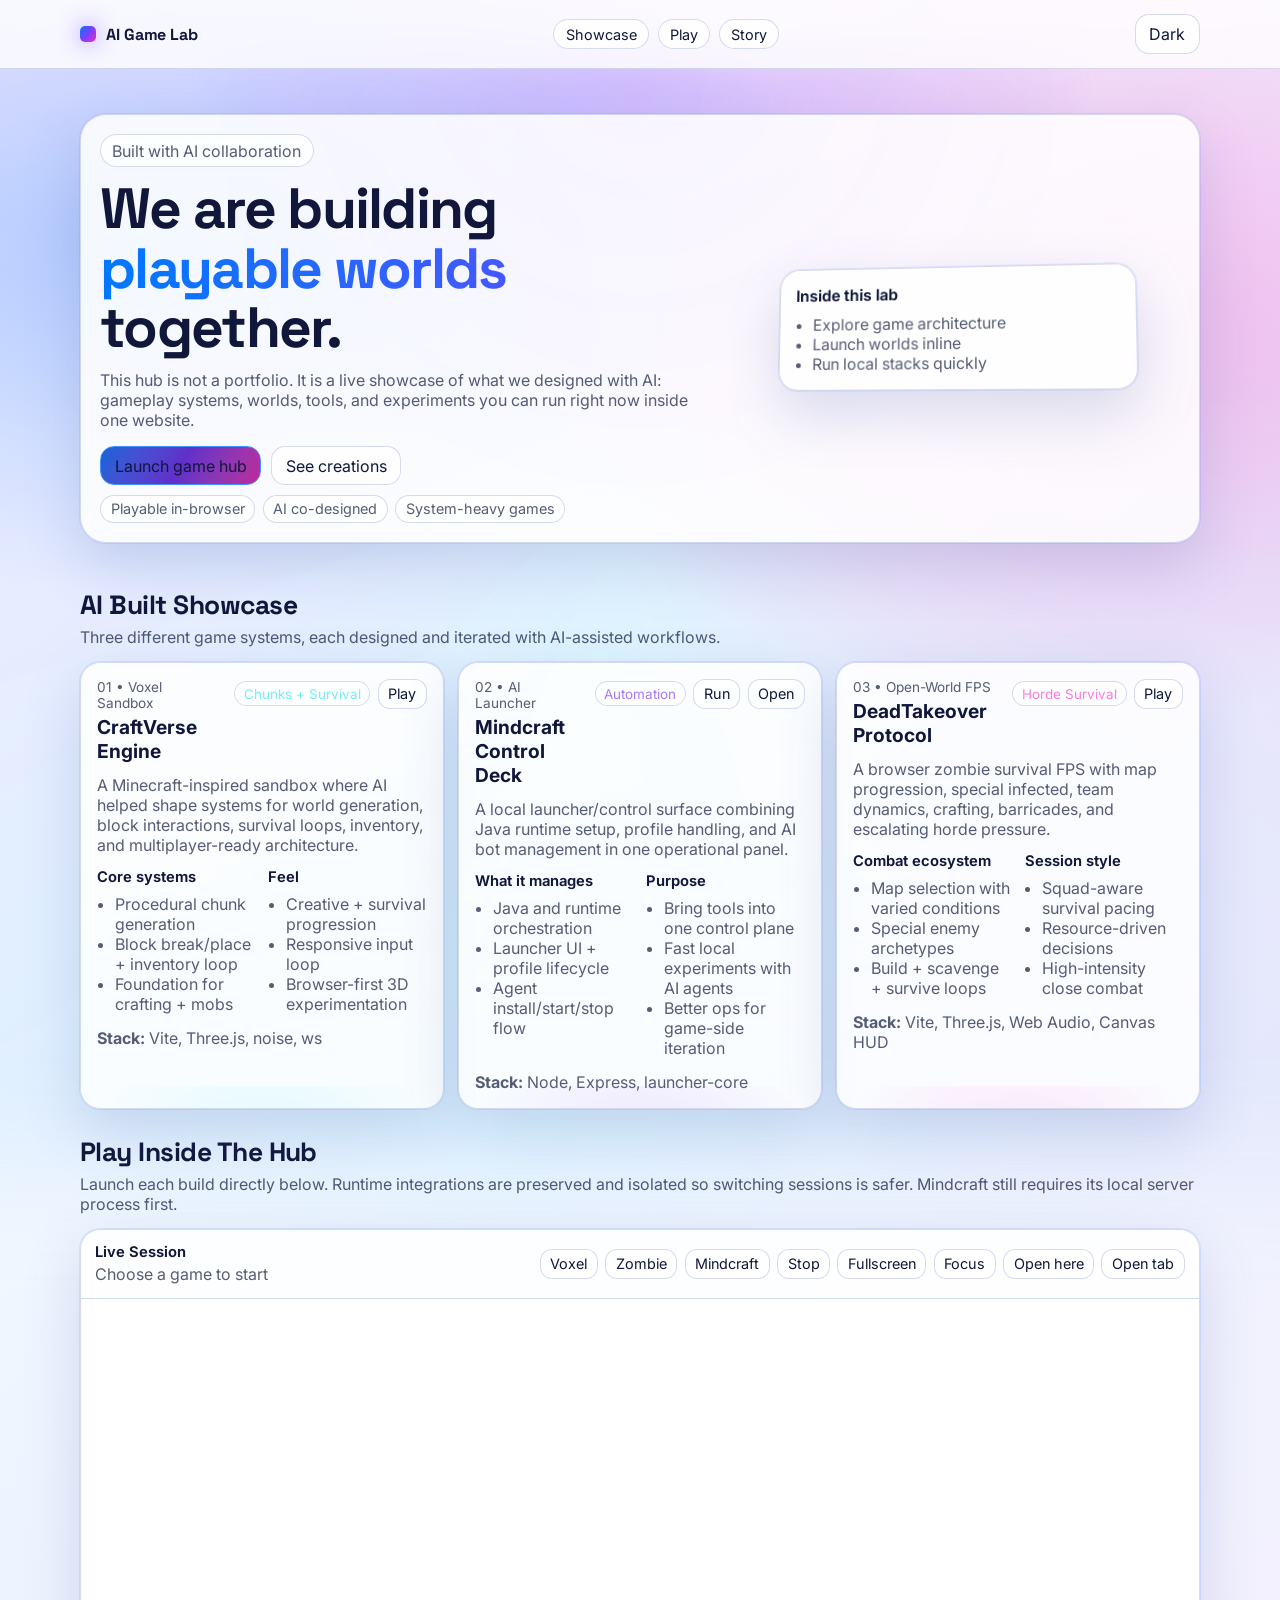
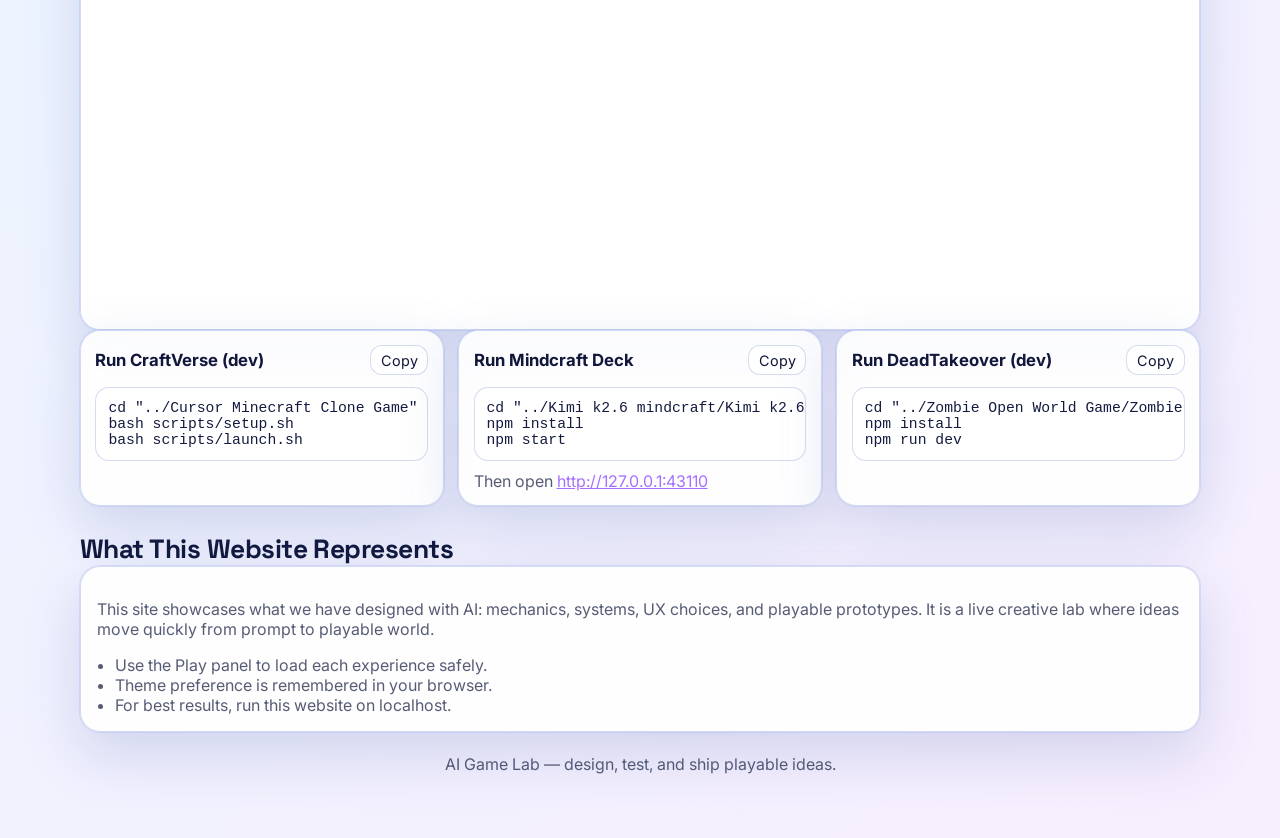
==== index.html @ 0b818d29 "Launch AI Game Lab website with embedded voxel and zombie games. Refresh the UI and player flow for " ====
<!doctype html>
<html lang="en">
<head>
  <meta charset="UTF-8" />
  <meta name="viewport" content="width=device-width, initial-scale=1.0" />
  <meta name="description" content="AI Game Lab: a colorful interactive hub for your playable game experiments." />
  <meta name="theme-color" content="#0a1022" />
  <title>AI Game Lab</title>

  <link rel="preconnect" href="https://fonts.googleapis.com" />
  <link rel="preconnect" href="https://fonts.gstatic.com" crossorigin />
  <link href="https://fonts.googleapis.com/css2?family=Inter:wght@400;500;650;800&family=Space+Grotesk:wght@500;700&display=swap" rel="stylesheet" />

  <link rel="stylesheet" href="./styles.css" />
</head>
<body>
  <a class="skip" href="#main">Skip to content</a>

  <header class="topbar" role="banner">
    <div class="topbar-inner">
      <a class="brand" href="#top" aria-label="AI Game Lab Home">
        <span class="brand-mark" aria-hidden="true"></span>
        <span class="brand-name">AI Game Lab</span>
      </a>

      <nav class="nav" aria-label="Site">
        <a href="#showcase">Showcase</a>
        <a href="#play">Play</a>
        <a href="#story">Story</a>
      </nav>

      <button id="themeBtn" class="btn ghost" type="button" aria-label="Toggle theme">Theme</button>
    </div>
  </header>

  <main id="main">
    <section id="top" class="hero glow-shell">
      <div class="hero-grid reveal">
        <div class="hero-copy reveal">
          <p class="pill">Built with AI collaboration</p>
          <h1>We are building
            <span class="grad">playable worlds</span>
            together.
          </h1>
          <p class="lead">
            This hub is not a portfolio. It is a live showcase of what we designed with AI: gameplay systems, worlds,
            tools, and experiments you can run right now inside one website.
          </p>
          <div class="hero-actions">
            <a class="btn primary" href="#play">Launch game hub</a>
            <a class="btn ghost" href="#showcase">See creations</a>
          </div>
          <div class="chips" aria-label="Project categories">
            <span class="chip">Playable in-browser</span>
            <span class="chip">AI co-designed</span>
            <span class="chip">System-heavy games</span>
          </div>
        </div>
        <div class="hero-art reveal" aria-hidden="true">
          <div class="card-float neon-a">
            <div class="card-float-inner">
              <p class="mini">Inside this lab</p>
              <ul>
                <li>Explore game architecture</li>
                <li>Launch worlds inline</li>
                <li>Run local stacks quickly</li>
              </ul>
            </div>
          </div>
        </div>
      </div>
    </section>

    <section id="showcase" class="section">
      <h2 class="section-title">AI Built Showcase</h2>
      <p class="section-sub">Three different game systems, each designed and iterated with AI-assisted workflows.</p>

      <div class="grid">
        <article class="game reveal neon-a" data-title="Cursor Minecraft Clone Game">
          <header class="game-head">
            <div>
              <p class="kicker">01 • Voxel Sandbox</p>
              <h3>CraftVerse Engine</h3>
            </div>
            <div class="game-actions">
              <span class="badge">Chunks + Survival</span>
              <button class="btn ghost small" type="button" data-play="voxel" data-scroll="#run">Play</button>
            </div>
          </header>

          <p class="desc">
            A Minecraft-inspired sandbox where AI helped shape systems for world generation, block interactions,
            survival loops, inventory, and multiplayer-ready architecture.
          </p>

          <div class="cols">
            <div>
              <p class="label">Core systems</p>
              <ul class="bullets">
                <li>Procedural chunk generation</li>
                <li>Block break/place + inventory loop</li>
                <li>Foundation for crafting + mobs</li>
              </ul>
            </div>
            <div>
              <p class="label">Feel</p>
              <ul class="bullets">
                <li>Creative + survival progression</li>
                <li>Responsive input loop</li>
                <li>Browser-first 3D experimentation</li>
              </ul>
            </div>
          </div>

          <p class="meta"><strong>Stack:</strong> Vite, Three.js, noise, ws</p>
        </article>

        <article class="game reveal neon-b" data-title="Kimi k2.6 Mindcraft">
          <header class="game-head">
            <div>
              <p class="kicker">02 • AI Launcher</p>
              <h3>Mindcraft Control Deck</h3>
            </div>
            <div class="game-actions">
              <span class="badge">Automation</span>
              <button class="btn ghost small" type="button" data-play="mindcraft" data-scroll="#run">Run</button>
              <a class="btn ghost small" href="http://127.0.0.1:43110" target="_blank" rel="noreferrer">Open</a>
            </div>
          </header>

          <p class="desc">
            A local launcher/control surface combining Java runtime setup, profile handling, and AI bot management in one
            operational panel.
          </p>

          <div class="cols">
            <div>
              <p class="label">What it manages</p>
              <ul class="bullets">
                <li>Java and runtime orchestration</li>
                <li>Launcher UI + profile lifecycle</li>
                <li>Agent install/start/stop flow</li>
              </ul>
            </div>
            <div>
              <p class="label">Purpose</p>
              <ul class="bullets">
                <li>Bring tools into one control plane</li>
                <li>Fast local experiments with AI agents</li>
                <li>Better ops for game-side iteration</li>
              </ul>
            </div>
          </div>

          <p class="meta"><strong>Stack:</strong> Node, Express, launcher-core</p>
        </article>

        <article class="game reveal neon-c" data-title="Zombie Open World Game DeadTakeover">
          <header class="game-head">
            <div>
              <p class="kicker">03 • Open-World FPS</p>
              <h3>DeadTakeover Protocol</h3>
            </div>
            <div class="game-actions">
              <span class="badge">Horde Survival</span>
              <button class="btn ghost small" type="button" data-play="zombie" data-scroll="#run">Play</button>
            </div>
          </header>

          <p class="desc">
            A browser zombie survival FPS with map progression, special infected, team dynamics, crafting,
            barricades, and escalating horde pressure.
          </p>

          <div class="cols">
            <div>
              <p class="label">Combat ecosystem</p>
              <ul class="bullets">
                <li>Map selection with varied conditions</li>
                <li>Special enemy archetypes</li>
                <li>Build + scavenge + survive loops</li>
              </ul>
            </div>
            <div>
              <p class="label">Session style</p>
              <ul class="bullets">
                <li>Squad-aware survival pacing</li>
                <li>Resource-driven decisions</li>
                <li>High-intensity close combat</li>
              </ul>
            </div>
          </div>

          <p class="meta"><strong>Stack:</strong> Vite, Three.js, Web Audio, Canvas HUD</p>
        </article>
      </div>
    </section>

    <section id="play" class="section">
      <h2 id="run" class="section-title">Play Inside The Hub</h2>
      <p class="section-sub">
        Launch each build directly below. Runtime integrations are preserved and isolated so switching sessions is safer.
        Mindcraft still requires its local server process first.
      </p>

      <div class="player reveal" aria-label="Embedded game player">
        <div class="player-bar">
          <div class="player-status">
            <p class="label">Live Session</p>
            <p id="playerTitle" class="player-title">Choose a game to start</p>
          </div>

          <div class="player-actions">
            <button class="btn ghost small" type="button" data-play="voxel">Voxel</button>
            <button class="btn ghost small" type="button" data-play="zombie">Zombie</button>
            <button class="btn ghost small" type="button" data-play="mindcraft">Mindcraft</button>
            <button id="stopBtn" class="btn ghost small" type="button" disabled>Stop</button>
            <button id="fullBtn" class="btn ghost small" type="button" disabled>Fullscreen</button>
            <button id="focusBtn" class="btn ghost small" type="button" disabled>Focus</button>
            <button id="openHere" class="btn ghost small" type="button" disabled>Open here</button>
            <a id="openTab" class="btn ghost small" href="#" target="_blank" rel="noreferrer" aria-disabled="true">Open tab</a>
          </div>
        </div>

        <div class="player-frame">
          <iframe
            id="playerFrame"
            title="Embedded game"
            loading="eager"
            tabindex="0"
            autofocus
            allowfullscreen
            allow="autoplay; fullscreen; gamepad; pointer-lock"
            referrerpolicy="no-referrer"
          ></iframe>
        </div>
        <p id="playerHint" class="player-hint" hidden>
          Tip: click inside the game to capture mouse/keyboard. Press Esc to release.
        </p>
      </div>

      <div class="run-grid">
        <article class="run-card reveal neon-a">
          <header class="run-head">
            <h3>Run CraftVerse (dev)</h3>
            <button class="btn ghost small" type="button" data-copy="#cmd-voxel">Copy</button>
          </header>
          <pre id="cmd-voxel"><code>cd "../Cursor Minecraft Clone Game"
bash scripts/setup.sh
bash scripts/launch.sh</code></pre>
        </article>

        <article class="run-card reveal neon-b">
          <header class="run-head">
            <h3>Run Mindcraft Deck</h3>
            <button class="btn ghost small" type="button" data-copy="#cmd-mindcraft">Copy</button>
          </header>
          <pre id="cmd-mindcraft"><code>cd "../Kimi k2.6 mindcraft/Kimi k2.6 mindcraft"
npm install
npm start</code></pre>
          <p class="hint">Then open <a href="http://127.0.0.1:43110" target="_blank" rel="noreferrer">http://127.0.0.1:43110</a></p>
        </article>

        <article class="run-card reveal neon-c">
          <header class="run-head">
            <h3>Run DeadTakeover (dev)</h3>
            <button class="btn ghost small" type="button" data-copy="#cmd-zombie">Copy</button>
          </header>
          <pre id="cmd-zombie"><code>cd "../Zombie Open World Game/Zombie Open World Game"
npm install
npm run dev</code></pre>
        </article>
      </div>
    </section>

    <section id="story" class="section">
      <h2 class="section-title">What This Website Represents</h2>
      <div class="about reveal">
        <p>
          This site showcases what we have designed with AI: mechanics, systems, UX choices, and playable prototypes.
          It is a live creative lab where ideas move quickly from prompt to playable world.
        </p>
        <ul class="bullets">
          <li>Use the Play panel to load each experience safely.</li>
          <li>Theme preference is remembered in your browser.</li>
          <li>For best results, run this website on localhost.</li>
        </ul>
      </div>
    </section>

    <footer class="footer">
      <p>AI Game Lab — design, test, and ship playable ideas.</p>
    </footer>
  </main>

  <div id="toast" class="toast" role="status" aria-live="polite" aria-atomic="true"></div>

  <script src="./script.js"></script>
</body>
</html>
---- styles.css ----
:root {
  color-scheme: dark;
  --bg0: #090d2a;
  --bg1: #120b2f;
  --bg2: #101c45;
  --panel: rgba(17, 24, 58, 0.72);
  --panel-2: rgba(23, 31, 73, 0.82);
  --text: #eff3ff;
  --muted: rgba(239, 243, 255, 0.74);
  --border: rgba(146, 180, 255, 0.28);
  --accent: #4de7ff;
  --accent2: #9d5bff;
  --accent3: #ff5ed9;
  --success: #63ff94;
  --shadow: 0 0 0 1px rgba(130, 170, 255, 0.2), 0 30px 80px rgba(5, 12, 36, 0.62);
  --r: 20px;
}

body.light {
  color-scheme: light;
  --bg0: #edf4ff;
  --bg1: #ffffff;
  --bg2: #f7eefe;
  --panel: rgba(255, 255, 255, 0.86);
  --panel-2: rgba(255, 255, 255, 0.94);
  --text: #10173b;
  --muted: rgba(16, 23, 59, 0.7);
  --border: rgba(67, 93, 185, 0.22);
  --accent: #0079ff;
  --accent2: #7b3eff;
  --accent3: #e932bc;
  --success: #10994b;
  --shadow: 0 0 0 1px rgba(67, 118, 255, 0.13), 0 22px 58px rgba(72, 95, 165, 0.2);
}

*,
*::before,
*::after {
  box-sizing: border-box;
}

html,
body {
  margin: 0;
  min-height: 100%;
}

body {
  font-family: Inter, system-ui, -apple-system, Segoe UI, Roboto, sans-serif;
  color: var(--text);
  background:
    radial-gradient(1200px 600px at 12% 10%, color-mix(in oklab, var(--accent), transparent 72%), transparent 58%),
    radial-gradient(1000px 620px at 88% 14%, color-mix(in oklab, var(--accent3), transparent 76%), transparent 60%),
    linear-gradient(140deg, var(--bg1), var(--bg0) 46%, var(--bg2));
  overflow-x: hidden;
}

body::before {
  content: "";
  position: fixed;
  inset: -30vh;
  z-index: -1;
  background:
    conic-gradient(from 190deg, rgba(70, 231, 255, 0.12), rgba(157, 91, 255, 0.14), rgba(255, 94, 217, 0.12), rgba(70, 231, 255, 0.12));
  filter: blur(56px);
  animation: drift 16s ease-in-out infinite alternate;
}

a, button, input { font: inherit; }

:focus-visible {
  outline: 2px solid color-mix(in oklab, var(--accent), white 12%);
  outline-offset: 2px;
}

.skip {
  position: fixed;
  left: 1rem;
  top: -4rem;
  z-index: 100;
  background: var(--panel);
  color: var(--text);
  border: 1px solid var(--border);
  border-radius: 12px;
  padding: 0.55rem 0.7rem;
  text-decoration: none;
}

.skip:focus { top: 1rem; }

.topbar {
  position: sticky;
  top: 0;
  z-index: 30;
  border-bottom: 1px solid var(--border);
  background: color-mix(in oklab, var(--panel-2), transparent 16%);
  backdrop-filter: blur(12px);
}

.topbar-inner {
  width: min(1120px, 92vw);
  margin: 0 auto;
  display: flex;
  align-items: center;
  justify-content: space-between;
  gap: 1rem;
  padding: 0.9rem 0;
}

.brand {
  display: inline-flex;
  align-items: center;
  gap: 0.65rem;
  text-decoration: none;
  color: var(--text);
}

.brand-mark {
  width: 16px;
  height: 16px;
  border-radius: 5px;
  background: linear-gradient(130deg, var(--accent), var(--accent2), var(--accent3));
  box-shadow: 0 0 22px color-mix(in oklab, var(--accent2), transparent 36%);
}

.brand-name {
  font-family: "Space Grotesk", Inter, sans-serif;
  font-weight: 700;
  letter-spacing: -0.01em;
}

.nav {
  display: flex;
  gap: 0.55rem;
  flex-wrap: wrap;
  justify-content: center;
}

.nav a {
  text-decoration: none;
  color: var(--text);
  border: 1px solid var(--border);
  background: color-mix(in oklab, var(--panel), transparent 6%);
  border-radius: 999px;
  padding: 0.35rem 0.7rem;
  font-size: 0.9rem;
}

.nav a:hover {
  border-color: color-mix(in oklab, var(--accent), white 16%);
}

main {
  width: min(1120px, 92vw);
  margin: 0 auto;
  padding: 1.6rem 0 3rem;
}

.hero {
  padding: 1.2rem 0 1.2rem;
}

.hero-grid {
  display: grid;
  grid-template-columns: 1.15fr 0.85fr;
  gap: 1.2rem;
  align-items: center;
  padding: 1.2rem;
  border-radius: calc(var(--r) + 6px);
  border: 1px solid var(--border);
  background: linear-gradient(135deg, color-mix(in oklab, var(--panel), transparent 0%), color-mix(in oklab, var(--panel-2), transparent 8%));
  box-shadow: var(--shadow);
}

.pill {
  display: inline-flex;
  border: 1px solid var(--border);
  border-radius: 999px;
  padding: 0.33rem 0.7rem;
  background: color-mix(in oklab, var(--panel), transparent 10%);
  color: var(--muted);
  margin: 0;
}

h1 {
  font-family: "Space Grotesk", Inter, sans-serif;
  font-weight: 700;
  letter-spacing: -0.03em;
  line-height: 1.05;
  font-size: clamp(2rem, 5vw, 3.55rem);
  margin: 0.75rem 0 0.75rem;
}

.grad {
  background: linear-gradient(90deg, var(--accent), var(--accent2));
  -webkit-background-clip: text;
  background-clip: text;
  color: transparent;
  background-size: 180% 100%;
  animation: shimmer 6s ease-in-out infinite;
}

.lead {
  margin: 0;
  color: var(--muted);
  max-width: 72ch;
}

.hero-actions {
  display: flex;
  gap: 0.6rem;
  flex-wrap: wrap;
  margin: 1rem 0 0.6rem;
}

.btn {
  border: 1px solid var(--border);
  background: color-mix(in oklab, var(--panel), transparent 8%);
  color: var(--text);
  border-radius: 14px;
  padding: 0.55rem 0.85rem;
  cursor: pointer;
  text-decoration: none;
  display: inline-flex;
  align-items: center;
  gap: 0.45rem;
  transition: transform 0.16s ease, border-color 0.16s ease;
}

.btn:hover {
  transform: translateY(-1px);
  border-color: color-mix(in oklab, var(--accent), white 16%);
}

.btn.primary {
  background: linear-gradient(120deg, color-mix(in oklab, var(--accent), black 12%), color-mix(in oklab, var(--accent2), black 16%), color-mix(in oklab, var(--accent3), black 14%));
  border-color: color-mix(in oklab, var(--accent), white 16%);
}

.btn.ghost { background: color-mix(in oklab, var(--panel), transparent 10%); }
.btn.small { padding: 0.35rem 0.6rem; border-radius: 12px; font-size: 0.9rem; }

.chips {
  display: flex;
  gap: 0.45rem;
  flex-wrap: wrap;
  margin-top: 0.55rem;
}

.chip {
  border: 1px solid var(--border);
  border-radius: 999px;
  padding: 0.28rem 0.6rem;
  font-size: 0.9rem;
  color: var(--muted);
  background: color-mix(in oklab, var(--panel), transparent 12%);
}

.hero-art {
  display: grid;
  place-items: center;
}

.card-float {
  width: min(360px, 100%);
  border-radius: var(--r);
  background: linear-gradient(165deg, color-mix(in oklab, var(--panel), transparent 4%), color-mix(in oklab, var(--panel-2), transparent 15%));
  border: 1px solid var(--border);
  box-shadow: var(--shadow);
  transform: perspective(900px) rotateX(6deg) rotateY(-7deg);
  animation: float 3.8s ease-in-out infinite;
}

.card-float-inner {
  padding: 1rem;
  color: var(--muted);
}

.card-float .mini {
  margin: 0;
  color: var(--text);
  font-weight: 650;
}

.card-float ul {
  margin: 0.65rem 0 0;
  padding-left: 1.1rem;
}

.section {
  margin-top: 1.6rem;
}

.section-title {
  margin: 0;
  font-family: "Space Grotesk", Inter, sans-serif;
  font-weight: 700;
  letter-spacing: -0.02em;
  font-size: 1.65rem;
}

.section-sub {
  margin: 0.35rem 0 0.9rem;
  color: var(--muted);
}

.grid {
  display: grid;
  grid-template-columns: repeat(3, minmax(0, 1fr));
  gap: 0.9rem;
}

.game {
  border-radius: var(--r);
  background: linear-gradient(165deg, color-mix(in oklab, var(--panel), transparent 0%), color-mix(in oklab, var(--panel-2), transparent 12%));
  border: 1px solid var(--border);
  box-shadow: var(--shadow);
  padding: 1rem;
  position: relative;
  overflow: hidden;
}

.game::after {
  content: "";
  position: absolute;
  inset: auto -20% -55% -20%;
  height: 60%;
  background: radial-gradient(circle at center, color-mix(in oklab, var(--accent), transparent 78%), transparent 70%);
  pointer-events: none;
}

.game-head {
  display: flex;
  align-items: flex-start;
  justify-content: space-between;
  gap: 0.8rem;
}

.kicker {
  margin: 0;
  color: var(--muted);
  font-size: 0.85rem;
}

.game h3 {
  margin: 0.25rem 0 0;
  font-size: 1.2rem;
}

.badge {
  border: 1px solid var(--border);
  border-radius: 999px;
  padding: 0.22rem 0.55rem;
  background: color-mix(in oklab, var(--panel), transparent 12%);
  color: color-mix(in oklab, var(--accent), white 14%);
  font-size: 0.84rem;
  white-space: nowrap;
}

.desc {
  color: var(--muted);
  margin: 0.75rem 0 0.85rem;
}

.cols {
  display: grid;
  grid-template-columns: 1fr 1fr;
  gap: 0.8rem;
}

.label {
  margin: 0;
  color: var(--text);
  font-weight: 650;
  font-size: 0.92rem;
}

.bullets {
  margin: 0.5rem 0 0;
  padding-left: 1.1rem;
  color: var(--muted);
}

.meta {
  margin: 0.85rem 0 0;
  color: var(--muted);
}

.run-grid {
  display: grid;
  grid-template-columns: repeat(3, minmax(0, 1fr));
  gap: 0.9rem;
}

.run-card {
  border-radius: var(--r);
  background: color-mix(in oklab, var(--panel-2), transparent 6%);
  border: 1px solid var(--border);
  box-shadow: var(--shadow);
  padding: 0.9rem;
}

.run-head {
  display: flex;
  align-items: center;
  justify-content: space-between;
  gap: 0.6rem;
}

.run-card h3 {
  margin: 0;
  font-size: 1.05rem;
}

pre {
  margin: 0.75rem 0 0;
  padding: 0.75rem;
  border-radius: 14px;
  border: 1px solid var(--border);
  background: color-mix(in oklab, var(--panel), transparent 14%);
  overflow: auto;
}

code {
  font-family: ui-monospace, SFMono-Regular, Menlo, Monaco, Consolas, "Liberation Mono", "Courier New", monospace;
  font-size: 0.92rem;
  color: color-mix(in oklab, var(--text), white 2%);
}

.about {
  border-radius: var(--r);
  background: color-mix(in oklab, var(--panel-2), transparent 6%);
  border: 1px solid var(--border);
  box-shadow: var(--shadow);
  padding: 1rem;
  color: var(--muted);
}

.footer {
  margin-top: 1.4rem;
  text-align: center;
  color: var(--muted);
}

.reveal {
  opacity: 1;
  transform: none;
}

body.js .reveal {
  opacity: 0;
  transform: translateY(10px);
  transition: opacity 0.6s ease, transform 0.6s ease;
}

body.js .reveal.in {
  opacity: 1;
  transform: translateY(0);
}

.toast {
  position: fixed;
  left: 50%;
  bottom: 1.1rem;
  transform: translateX(-50%);
  background: color-mix(in oklab, var(--panel), transparent 4%);
  border: 1px solid var(--border);
  border-radius: 999px;
  padding: 0.55rem 0.9rem;
  box-shadow: var(--shadow);
  color: var(--text);
  opacity: 0;
  pointer-events: none;
  transition: opacity 0.2s ease, transform 0.2s ease;
}

.toast.show {
  opacity: 1;
  transform: translateX(-50%) translateY(-3px);
}

@keyframes drift {
  from { transform: translate(-2%, -2%) scale(1); }
  to { transform: translate(2%, 2%) scale(1.05); }
}

@keyframes shimmer {
  0% { background-position: 0% 50%; }
  50% { background-position: 100% 50%; }
  100% { background-position: 0% 50%; }
}

@keyframes float {
  0%, 100% { transform: perspective(900px) rotateX(6deg) rotateY(-7deg) translateY(0); }
  50% { transform: perspective(900px) rotateX(6deg) rotateY(-7deg) translateY(-8px); }
}

@media (max-width: 980px) {
  .hero-grid { grid-template-columns: 1fr; }
  .hero-art { display: none; }
  .grid { grid-template-columns: 1fr; }
  .run-grid { grid-template-columns: 1fr; }
  .cols { grid-template-columns: 1fr; }
}

@media (prefers-reduced-motion: reduce) {
  *, *::before, *::after {
    animation: none !important;
    transition: none !important;
    scroll-behavior: auto !important;
  }
  .reveal,
  body.js .reveal {
    opacity: 1;
    transform: none;
  }
}

.game-actions {
  display: inline-flex;
  align-items: center;
  gap: 0.45rem;
}

.player {
  border-radius: var(--r);
  background: color-mix(in oklab, var(--panel-2), transparent 6%);
  border: 1px solid var(--border);
  box-shadow: var(--shadow);
  overflow: hidden;
}

.player-bar {
  display: flex;
  align-items: center;
  justify-content: space-between;
  gap: 0.8rem;
  padding: 0.85rem 0.9rem;
  border-bottom: 1px solid var(--border);
}

.player-status {
  display: grid;
  gap: 0.18rem;
}

.player-title {
  margin: 0;
  color: var(--muted);
}

.player-actions {
  display: flex;
  flex-wrap: wrap;
  gap: 0.45rem;
  justify-content: flex-end;
}

.player-frame {
  background: color-mix(in oklab, var(--panel), transparent 8%);
}

.player-frame iframe {
  display: block;
  width: 100%;
  height: min(70vh, 720px);
  border: 0;
  background: transparent;
}

.player-hint {
  margin: 0;
  padding: 0.65rem 0.9rem;
  color: var(--muted);
  border-top: 1px solid var(--border);
  font-size: 0.92rem;
}

.hint {
  margin: 0.6rem 0 0;
  color: var(--muted);
}

.hint a {
  color: color-mix(in oklab, var(--accent), white 10%);
}

.glow-shell {
  position: relative;
}

.glow-shell::before {
  content: "";
  position: absolute;
  inset: -10% 12% -18% 12%;
  background: radial-gradient(circle at top, color-mix(in oklab, var(--accent2), transparent 76%), transparent 68%);
  filter: blur(24px);
  z-index: -1;
}

.neon-a {
  --accent: #4de7ff;
}

.neon-b {
  --accent: #9d5bff;
}

.neon-c {
  --accent: #ff5ed9;
}

@media (max-width: 980px) {
  .player-frame iframe {
    height: min(62vh, 560px);
  }
  .player-actions {
    justify-content: flex-start;
  }
}
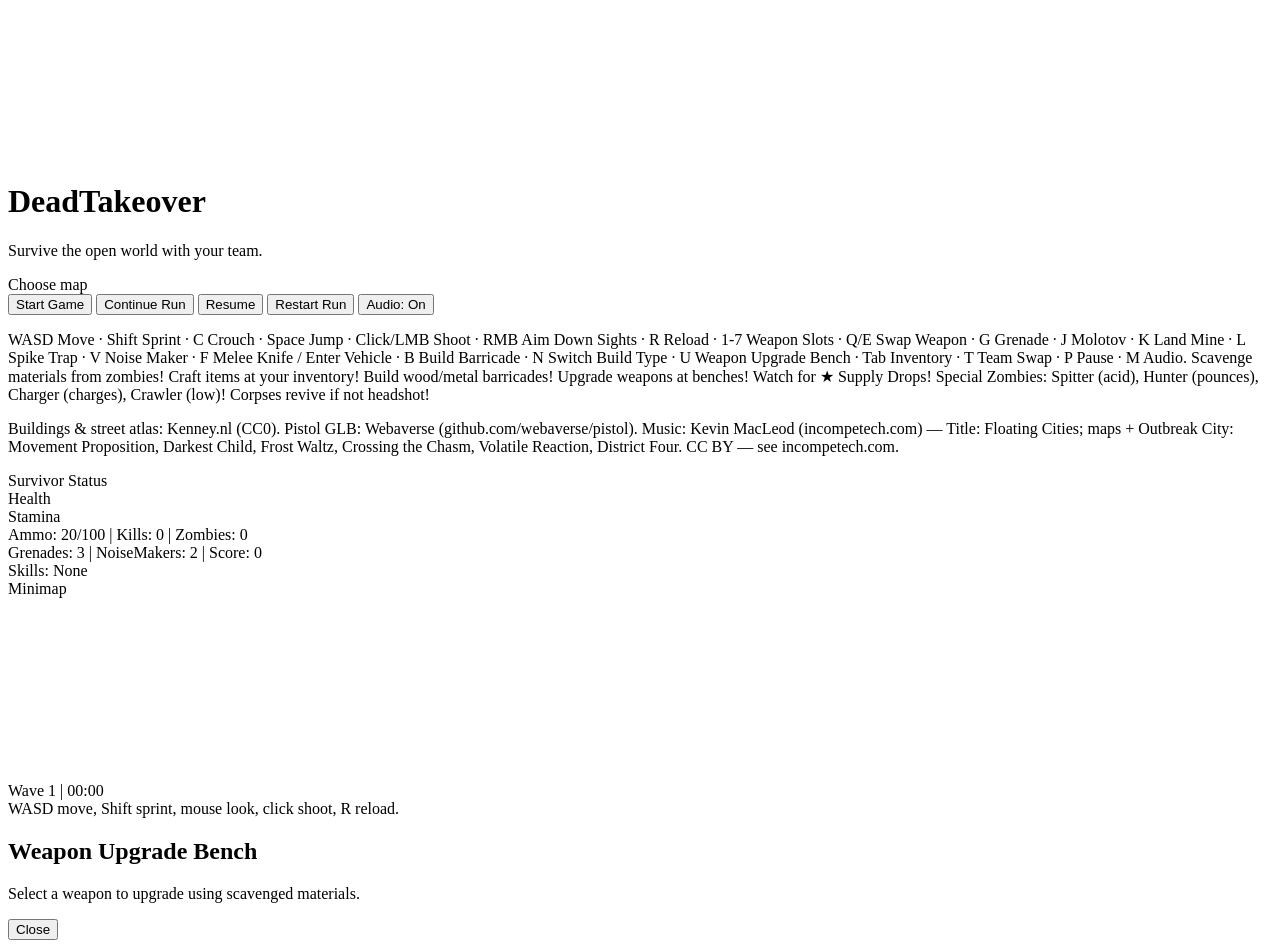
==== commit 96264280: "Add files via upload" ====
--- a/index.html
+++ b/index.html
@@ -1,300 +1,73 @@
 <!doctype html>
 <html lang="en">
-<head>
-  <meta charset="UTF-8" />
-  <meta name="viewport" content="width=device-width, initial-scale=1.0" />
-  <meta name="description" content="AI Game Lab: a colorful interactive hub for your playable game experiments." />
-  <meta name="theme-color" content="#0a1022" />
-  <title>AI Game Lab</title>
-
-  <link rel="preconnect" href="https://fonts.googleapis.com" />
-  <link rel="preconnect" href="https://fonts.gstatic.com" crossorigin />
-  <link href="https://fonts.googleapis.com/css2?family=Inter:wght@400;500;650;800&family=Space+Grotesk:wght@500;700&display=swap" rel="stylesheet" />
-
-  <link rel="stylesheet" href="./styles.css" />
-</head>
-<body>
-  <a class="skip" href="#main">Skip to content</a>
-
-  <header class="topbar" role="banner">
-    <div class="topbar-inner">
-      <a class="brand" href="#top" aria-label="AI Game Lab Home">
-        <span class="brand-mark" aria-hidden="true"></span>
-        <span class="brand-name">AI Game Lab</span>
-      </a>
-
-      <nav class="nav" aria-label="Site">
-        <a href="#showcase">Showcase</a>
-        <a href="#play">Play</a>
-        <a href="#story">Story</a>
-      </nav>
-
-      <button id="themeBtn" class="btn ghost" type="button" aria-label="Toggle theme">Theme</button>
-    </div>
-  </header>
-
-  <main id="main">
-    <section id="top" class="hero glow-shell">
-      <div class="hero-grid reveal">
-        <div class="hero-copy reveal">
-          <p class="pill">Built with AI collaboration</p>
-          <h1>We are building
-            <span class="grad">playable worlds</span>
-            together.
-          </h1>
-          <p class="lead">
-            This hub is not a portfolio. It is a live showcase of what we designed with AI: gameplay systems, worlds,
-            tools, and experiments you can run right now inside one website.
-          </p>
-          <div class="hero-actions">
-            <a class="btn primary" href="#play">Launch game hub</a>
-            <a class="btn ghost" href="#showcase">See creations</a>
+  <head>
+    <meta charset="UTF-8" />
+    <link rel="icon" type="image/svg+xml" href="./favicon.svg" />
+    <meta name="viewport" content="width=device-width, initial-scale=1.0" />
+    <title>DeadTakeover — Zombie Open World Game</title>
+    <script type="module" crossorigin src="./assets/index-AQDbHIiM.js"></script>
+    <link rel="stylesheet" crossorigin href="./assets/index-CwQOCu1d.css">
+  </head>
+  <body>
+    <div id="app">
+      <canvas id="game"></canvas>
+      <div id="sky-vignette"></div>
+      <div id="menu-overlay">
+        <div class="menu-card">
+          <h1 id="menu-title">DeadTakeover</h1>
+          <p id="menu-subtitle">Survive the open world with your team.</p>
+          <div id="map-select" class="map-select">
+            <div class="map-select-label">Choose map</div>
+            <div id="map-grid" class="map-grid"></div>
           </div>
-          <div class="chips" aria-label="Project categories">
-            <span class="chip">Playable in-browser</span>
-            <span class="chip">AI co-designed</span>
-            <span class="chip">System-heavy games</span>
+          <div class="menu-actions">
+            <button id="btn-start">Start Game</button>
+            <button id="btn-continue" class="is-hidden">Continue Run</button>
+            <button id="btn-resume" class="is-hidden">Resume</button>
+            <button id="btn-restart" class="is-hidden">Restart Run</button>
+            <button id="btn-audio">Audio: On</button>
           </div>
-        </div>
-        <div class="hero-art reveal" aria-hidden="true">
-          <div class="card-float neon-a">
-            <div class="card-float-inner">
-              <p class="mini">Inside this lab</p>
-              <ul>
-                <li>Explore game architecture</li>
-                <li>Launch worlds inline</li>
-                <li>Run local stacks quickly</li>
-              </ul>
-            </div>
-          </div>
+            <p class="menu-help">WASD Move · Shift Sprint · C Crouch · Space Jump · Click/LMB Shoot · RMB Aim Down Sights · R Reload · 1-7 Weapon Slots · Q/E Swap Weapon · G Grenade · J Molotov · K Land Mine · L Spike Trap · V Noise Maker · F Melee Knife / Enter Vehicle · B Build Barricade · N Switch Build Type · U Weapon Upgrade Bench · Tab Inventory · T Team Swap · P Pause · M Audio. Scavenge materials from zombies! Craft items at your inventory! Build wood/metal barricades! Upgrade weapons at benches! Watch for ★ Supply Drops! Special Zombies: Spitter (acid), Hunter (pounces), Charger (charges), Crawler (low)! Corpses revive if not headshot!</p>
+          <p class="menu-credits">Buildings &amp; street atlas: Kenney.nl (CC0). Pistol GLB: Webaverse (github.com/webaverse/pistol). Music: Kevin MacLeod (incompetech.com) — Title: Floating Cities; maps + Outbreak City: Movement Proposition, Darkest Child, Frost Waltz, Crossing the Chasm, Volatile Reaction, District Four. CC BY — see incompetech.com.</p>
         </div>
       </div>
-    </section>
-
-    <section id="showcase" class="section">
-      <h2 class="section-title">AI Built Showcase</h2>
-      <p class="section-sub">Three different game systems, each designed and iterated with AI-assisted workflows.</p>
-
-      <div class="grid">
-        <article class="game reveal neon-a" data-title="Cursor Minecraft Clone Game">
-          <header class="game-head">
-            <div>
-              <p class="kicker">01 • Voxel Sandbox</p>
-              <h3>CraftVerse Engine</h3>
-            </div>
-            <div class="game-actions">
-              <span class="badge">Chunks + Survival</span>
-              <button class="btn ghost small" type="button" data-play="voxel" data-scroll="#run">Play</button>
-            </div>
-          </header>
-
-          <p class="desc">
-            A Minecraft-inspired sandbox where AI helped shape systems for world generation, block interactions,
-            survival loops, inventory, and multiplayer-ready architecture.
-          </p>
-
-          <div class="cols">
-            <div>
-              <p class="label">Core systems</p>
-              <ul class="bullets">
-                <li>Procedural chunk generation</li>
-                <li>Block break/place + inventory loop</li>
-                <li>Foundation for crafting + mobs</li>
-              </ul>
-            </div>
-            <div>
-              <p class="label">Feel</p>
-              <ul class="bullets">
-                <li>Creative + survival progression</li>
-                <li>Responsive input loop</li>
-                <li>Browser-first 3D experimentation</li>
-              </ul>
-            </div>
-          </div>
-
-          <p class="meta"><strong>Stack:</strong> Vite, Three.js, noise, ws</p>
-        </article>
-
-        <article class="game reveal neon-b" data-title="Kimi k2.6 Mindcraft">
-          <header class="game-head">
-            <div>
-              <p class="kicker">02 • AI Launcher</p>
-              <h3>Mindcraft Control Deck</h3>
-            </div>
-            <div class="game-actions">
-              <span class="badge">Automation</span>
-              <button class="btn ghost small" type="button" data-play="mindcraft" data-scroll="#run">Run</button>
-              <a class="btn ghost small" href="http://127.0.0.1:43110" target="_blank" rel="noreferrer">Open</a>
-            </div>
-          </header>
-
-          <p class="desc">
-            A local launcher/control surface combining Java runtime setup, profile handling, and AI bot management in one
-            operational panel.
-          </p>
-
-          <div class="cols">
-            <div>
-              <p class="label">What it manages</p>
-              <ul class="bullets">
-                <li>Java and runtime orchestration</li>
-                <li>Launcher UI + profile lifecycle</li>
-                <li>Agent install/start/stop flow</li>
-              </ul>
-            </div>
-            <div>
-              <p class="label">Purpose</p>
-              <ul class="bullets">
-                <li>Bring tools into one control plane</li>
-                <li>Fast local experiments with AI agents</li>
-                <li>Better ops for game-side iteration</li>
-              </ul>
-            </div>
-          </div>
-
-          <p class="meta"><strong>Stack:</strong> Node, Express, launcher-core</p>
-        </article>
-
-        <article class="game reveal neon-c" data-title="Zombie Open World Game DeadTakeover">
-          <header class="game-head">
-            <div>
-              <p class="kicker">03 • Open-World FPS</p>
-              <h3>DeadTakeover Protocol</h3>
-            </div>
-            <div class="game-actions">
-              <span class="badge">Horde Survival</span>
-              <button class="btn ghost small" type="button" data-play="zombie" data-scroll="#run">Play</button>
-            </div>
-          </header>
-
-          <p class="desc">
-            A browser zombie survival FPS with map progression, special infected, team dynamics, crafting,
-            barricades, and escalating horde pressure.
-          </p>
-
-          <div class="cols">
-            <div>
-              <p class="label">Combat ecosystem</p>
-              <ul class="bullets">
-                <li>Map selection with varied conditions</li>
-                <li>Special enemy archetypes</li>
-                <li>Build + scavenge + survive loops</li>
-              </ul>
-            </div>
-            <div>
-              <p class="label">Session style</p>
-              <ul class="bullets">
-                <li>Squad-aware survival pacing</li>
-                <li>Resource-driven decisions</li>
-                <li>High-intensity close combat</li>
-              </ul>
-            </div>
-          </div>
-
-          <p class="meta"><strong>Stack:</strong> Vite, Three.js, Web Audio, Canvas HUD</p>
-        </article>
+      <div id="hud">
+        <div id="hud-left">
+          <div class="panel-title">Survivor Status</div>
+          <div class="bar-wrap"><span>Health</span><div class="bar"><div id="health-fill" class="bar-fill health"></div></div></div>
+          <div class="bar-wrap"><span>Stamina</span><div class="bar"><div id="stamina-fill" class="bar-fill stamina"></div></div></div>
+          <div class="meta" id="stats-meta">Ammo: 20/100 | Kills: 0 | Zombies: 0</div>
+          <div class="meta" id="extra-meta">Grenades: 3 | NoiseMakers: 2 | Score: 0</div>
+          <div class="meta" id="skill-meta">Skills: None</div>
+        </div>
+        <div id="hud-right">
+          <div class="panel-title">Minimap</div>
+          <canvas id="minimap" width="180" height="180"></canvas>
+          <div id="world-stats">Wave 1 | 00:00</div>
+        </div>
+        <div id="top-center-alert"></div>
+        <div id="message">WASD move, Shift sprint, mouse look, click shoot, R reload.</div>
       </div>
-    </section>
-
-    <section id="play" class="section">
-      <h2 id="run" class="section-title">Play Inside The Hub</h2>
-      <p class="section-sub">
-        Launch each build directly below. Runtime integrations are preserved and isolated so switching sessions is safer.
-        Mindcraft still requires its local server process first.
-      </p>
-
-      <div class="player reveal" aria-label="Embedded game player">
-        <div class="player-bar">
-          <div class="player-status">
-            <p class="label">Live Session</p>
-            <p id="playerTitle" class="player-title">Choose a game to start</p>
-          </div>
-
-          <div class="player-actions">
-            <button class="btn ghost small" type="button" data-play="voxel">Voxel</button>
-            <button class="btn ghost small" type="button" data-play="zombie">Zombie</button>
-            <button class="btn ghost small" type="button" data-play="mindcraft">Mindcraft</button>
-            <button id="stopBtn" class="btn ghost small" type="button" disabled>Stop</button>
-            <button id="fullBtn" class="btn ghost small" type="button" disabled>Fullscreen</button>
-            <button id="focusBtn" class="btn ghost small" type="button" disabled>Focus</button>
-            <button id="openHere" class="btn ghost small" type="button" disabled>Open here</button>
-            <a id="openTab" class="btn ghost small" href="#" target="_blank" rel="noreferrer" aria-disabled="true">Open tab</a>
-          </div>
+      <div id="crosshair"></div>
+      <div id="hit-marker"></div>
+      <div id="damage-flash"></div>
+      <div id="kill-streak-display"></div>
+      <div id="night-indicator"></div>
+      <div id="build-hint"></div>
+    </div>
+    <div id="upgrade-bench" class="upgrade-bench-overlay is-hidden">
+      <div class="upgrade-bench-card">
+        <h2>Weapon Upgrade Bench</h2>
+        <p class="upgrade-bench-subtitle">Select a weapon to upgrade using scavenged materials.</p>
+        <div id="upgrade-weapon-list" class="upgrade-weapon-list"></div>
+        <div id="upgrade-details" class="upgrade-details is-hidden">
+          <div class="upgrade-weapon-name" id="upgrade-weapon-name"></div>
+          <div class="upgrade-grid" id="upgrade-grid"></div>
         </div>
-
-        <div class="player-frame">
-          <iframe
-            id="playerFrame"
-            title="Embedded game"
-            loading="eager"
-            tabindex="0"
-            autofocus
-            allowfullscreen
-            allow="autoplay; fullscreen; gamepad; pointer-lock"
-            referrerpolicy="no-referrer"
-          ></iframe>
+        <div class="upgrade-bench-actions">
+          <button id="upgrade-bench-close">Close</button>
         </div>
-        <p id="playerHint" class="player-hint" hidden>
-          Tip: click inside the game to capture mouse/keyboard. Press Esc to release.
-        </p>
       </div>
-
-      <div class="run-grid">
-        <article class="run-card reveal neon-a">
-          <header class="run-head">
-            <h3>Run CraftVerse (dev)</h3>
-            <button class="btn ghost small" type="button" data-copy="#cmd-voxel">Copy</button>
-          </header>
-          <pre id="cmd-voxel"><code>cd "../Cursor Minecraft Clone Game"
-bash scripts/setup.sh
-bash scripts/launch.sh</code></pre>
-        </article>
-
-        <article class="run-card reveal neon-b">
-          <header class="run-head">
-            <h3>Run Mindcraft Deck</h3>
-            <button class="btn ghost small" type="button" data-copy="#cmd-mindcraft">Copy</button>
-          </header>
-          <pre id="cmd-mindcraft"><code>cd "../Kimi k2.6 mindcraft/Kimi k2.6 mindcraft"
-npm install
-npm start</code></pre>
-          <p class="hint">Then open <a href="http://127.0.0.1:43110" target="_blank" rel="noreferrer">http://127.0.0.1:43110</a></p>
-        </article>
-
-        <article class="run-card reveal neon-c">
-          <header class="run-head">
-            <h3>Run DeadTakeover (dev)</h3>
-            <button class="btn ghost small" type="button" data-copy="#cmd-zombie">Copy</button>
-          </header>
-          <pre id="cmd-zombie"><code>cd "../Zombie Open World Game/Zombie Open World Game"
-npm install
-npm run dev</code></pre>
-        </article>
-      </div>
-    </section>
-
-    <section id="story" class="section">
-      <h2 class="section-title">What This Website Represents</h2>
-      <div class="about reveal">
-        <p>
-          This site showcases what we have designed with AI: mechanics, systems, UX choices, and playable prototypes.
-          It is a live creative lab where ideas move quickly from prompt to playable world.
-        </p>
-        <ul class="bullets">
-          <li>Use the Play panel to load each experience safely.</li>
-          <li>Theme preference is remembered in your browser.</li>
-          <li>For best results, run this website on localhost.</li>
-        </ul>
-      </div>
-    </section>
-
-    <footer class="footer">
-      <p>AI Game Lab — design, test, and ship playable ideas.</p>
-    </footer>
-  </main>
-
-  <div id="toast" class="toast" role="status" aria-live="polite" aria-atomic="true"></div>
-
-  <script src="./script.js"></script>
-</body>
+    </div>
+  </body>
 </html>
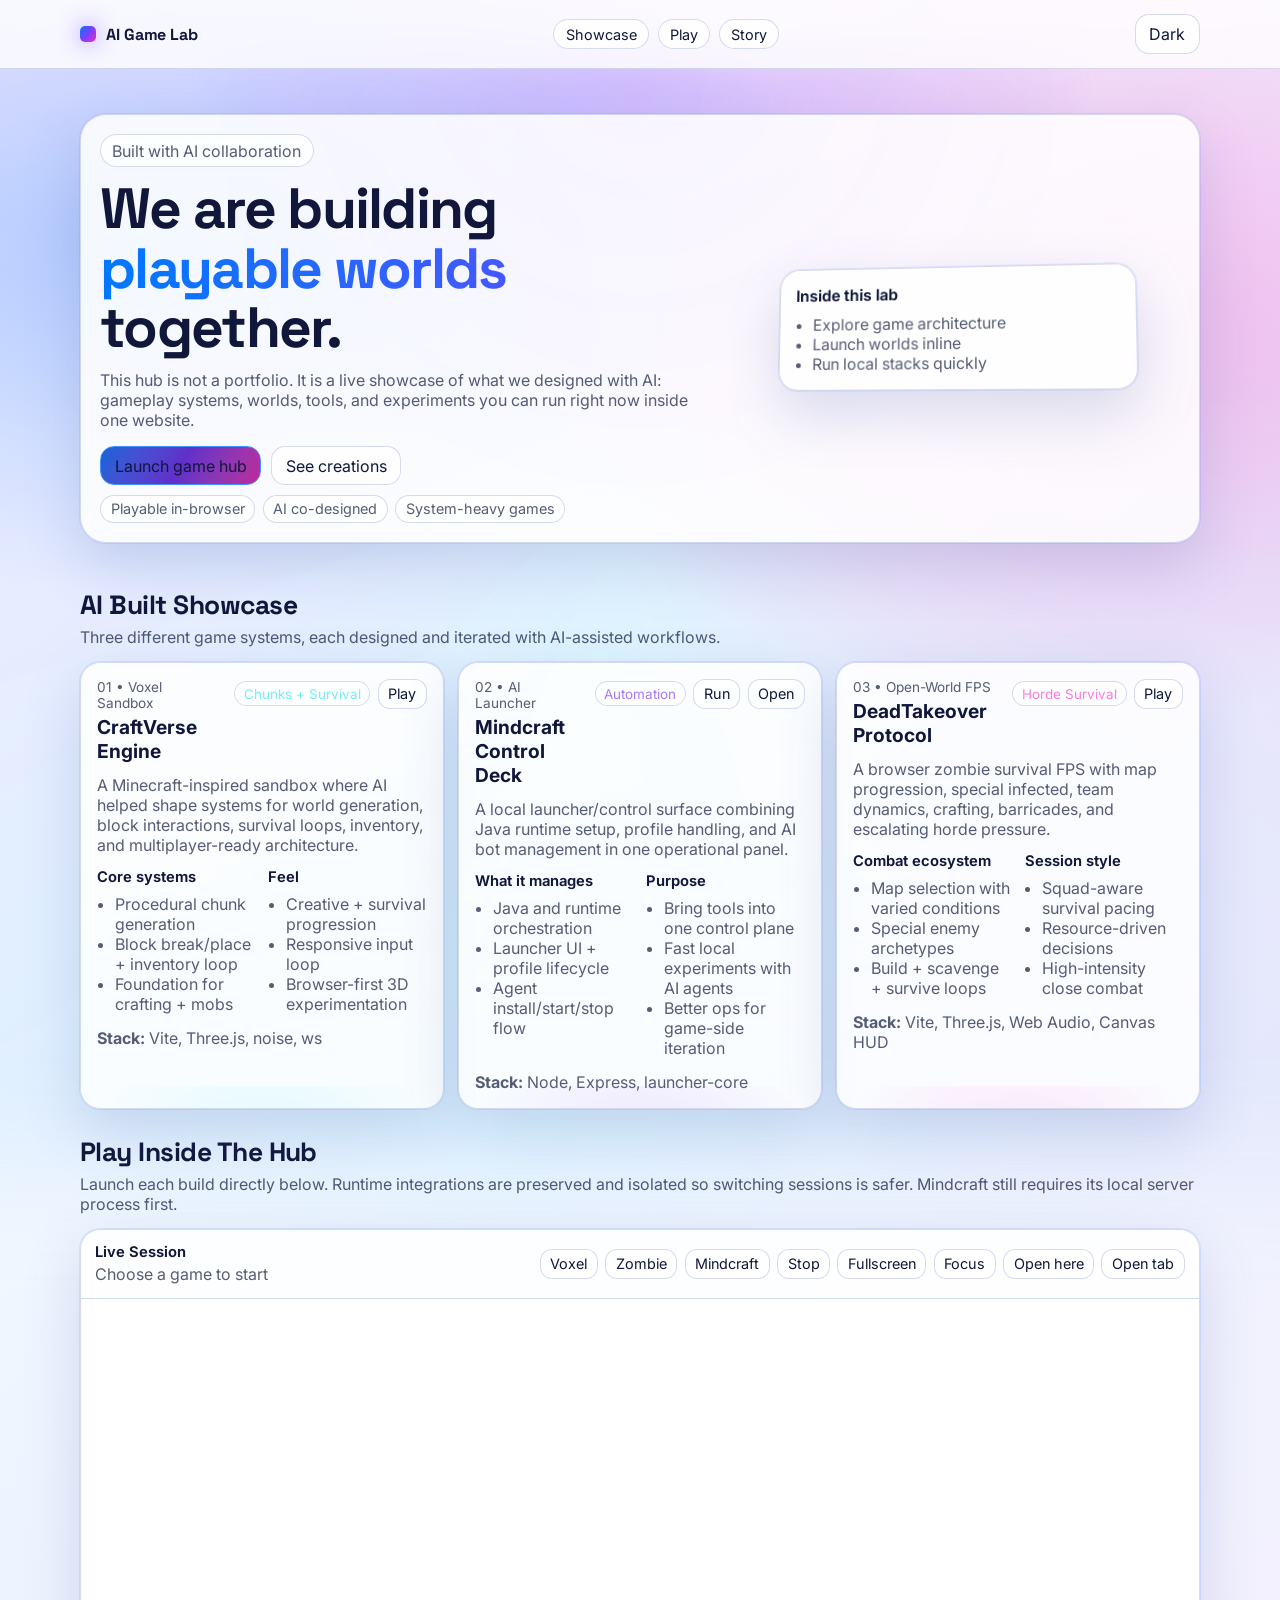
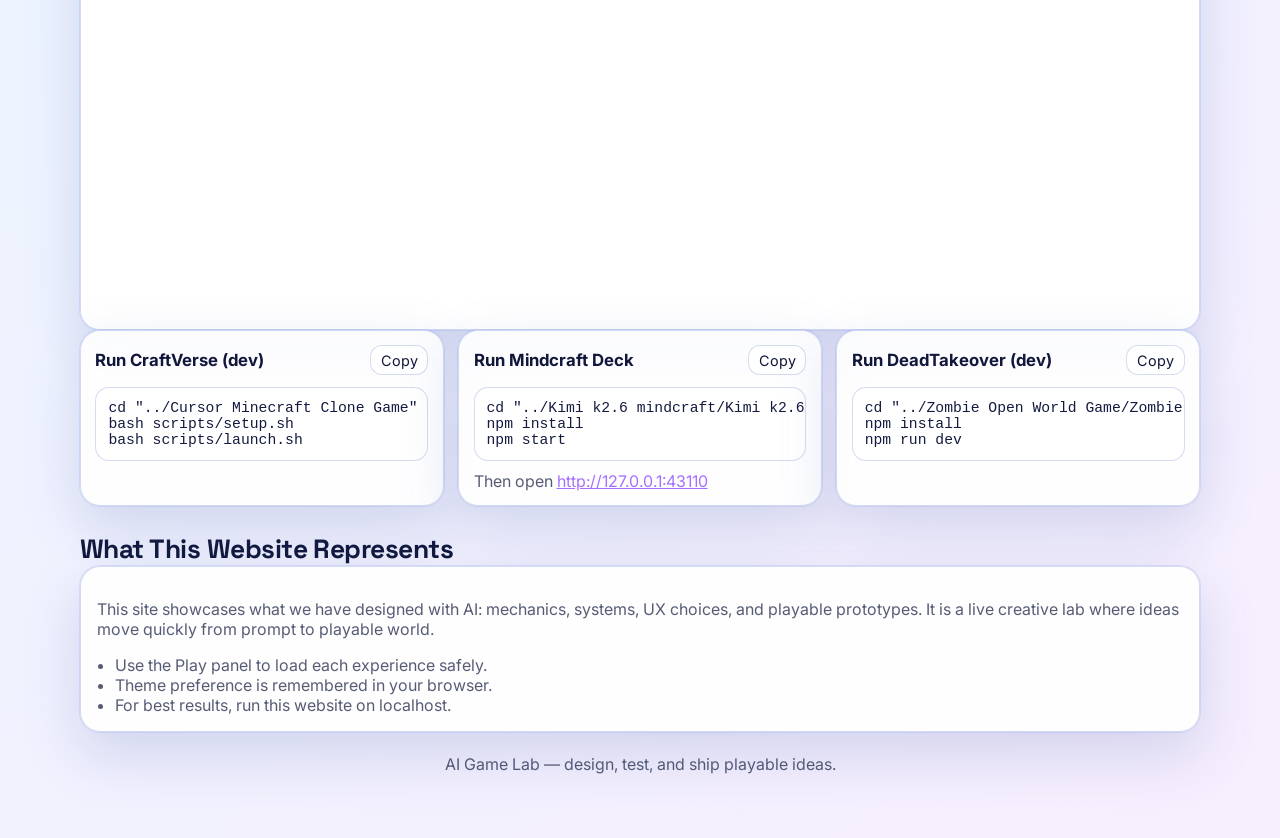
==== commit 8568f544: "Pages: hub at root, games under games/" ====
--- a/index.html
+++ b/index.html
@@ -1,73 +1,300 @@
 <!doctype html>
 <html lang="en">
-  <head>
-    <meta charset="UTF-8" />
-    <link rel="icon" type="image/svg+xml" href="./favicon.svg" />
-    <meta name="viewport" content="width=device-width, initial-scale=1.0" />
-    <title>DeadTakeover — Zombie Open World Game</title>
-    <script type="module" crossorigin src="./assets/index-AQDbHIiM.js"></script>
-    <link rel="stylesheet" crossorigin href="./assets/index-CwQOCu1d.css">
-  </head>
-  <body>
-    <div id="app">
-      <canvas id="game"></canvas>
-      <div id="sky-vignette"></div>
-      <div id="menu-overlay">
-        <div class="menu-card">
-          <h1 id="menu-title">DeadTakeover</h1>
-          <p id="menu-subtitle">Survive the open world with your team.</p>
-          <div id="map-select" class="map-select">
-            <div class="map-select-label">Choose map</div>
-            <div id="map-grid" class="map-grid"></div>
-          </div>
-          <div class="menu-actions">
-            <button id="btn-start">Start Game</button>
-            <button id="btn-continue" class="is-hidden">Continue Run</button>
-            <button id="btn-resume" class="is-hidden">Resume</button>
-            <button id="btn-restart" class="is-hidden">Restart Run</button>
-            <button id="btn-audio">Audio: On</button>
-          </div>
-            <p class="menu-help">WASD Move · Shift Sprint · C Crouch · Space Jump · Click/LMB Shoot · RMB Aim Down Sights · R Reload · 1-7 Weapon Slots · Q/E Swap Weapon · G Grenade · J Molotov · K Land Mine · L Spike Trap · V Noise Maker · F Melee Knife / Enter Vehicle · B Build Barricade · N Switch Build Type · U Weapon Upgrade Bench · Tab Inventory · T Team Swap · P Pause · M Audio. Scavenge materials from zombies! Craft items at your inventory! Build wood/metal barricades! Upgrade weapons at benches! Watch for ★ Supply Drops! Special Zombies: Spitter (acid), Hunter (pounces), Charger (charges), Crawler (low)! Corpses revive if not headshot!</p>
-          <p class="menu-credits">Buildings &amp; street atlas: Kenney.nl (CC0). Pistol GLB: Webaverse (github.com/webaverse/pistol). Music: Kevin MacLeod (incompetech.com) — Title: Floating Cities; maps + Outbreak City: Movement Proposition, Darkest Child, Frost Waltz, Crossing the Chasm, Volatile Reaction, District Four. CC BY — see incompetech.com.</p>
+<head>
+  <meta charset="UTF-8" />
+  <meta name="viewport" content="width=device-width, initial-scale=1.0" />
+  <meta name="description" content="AI Game Lab: a colorful interactive hub for your playable game experiments." />
+  <meta name="theme-color" content="#0a1022" />
+  <title>AI Game Lab</title>
+
+  <link rel="preconnect" href="https://fonts.googleapis.com" />
+  <link rel="preconnect" href="https://fonts.gstatic.com" crossorigin />
+  <link href="https://fonts.googleapis.com/css2?family=Inter:wght@400;500;650;800&family=Space+Grotesk:wght@500;700&display=swap" rel="stylesheet" />
+
+  <link rel="stylesheet" href="./styles.css" />
+</head>
+<body>
+  <a class="skip" href="#main">Skip to content</a>
+
+  <header class="topbar" role="banner">
+    <div class="topbar-inner">
+      <a class="brand" href="#top" aria-label="AI Game Lab Home">
+        <span class="brand-mark" aria-hidden="true"></span>
+        <span class="brand-name">AI Game Lab</span>
+      </a>
+
+      <nav class="nav" aria-label="Site">
+        <a href="#showcase">Showcase</a>
+        <a href="#play">Play</a>
+        <a href="#story">Story</a>
+      </nav>
+
+      <button id="themeBtn" class="btn ghost" type="button" aria-label="Toggle theme">Theme</button>
+    </div>
+  </header>
+
+  <main id="main">
+    <section id="top" class="hero glow-shell">
+      <div class="hero-grid reveal">
+        <div class="hero-copy reveal">
+          <p class="pill">Built with AI collaboration</p>
+          <h1>We are building
+            <span class="grad">playable worlds</span>
+            together.
+          </h1>
+          <p class="lead">
+            This hub is not a portfolio. It is a live showcase of what we designed with AI: gameplay systems, worlds,
+            tools, and experiments you can run right now inside one website.
+          </p>
+          <div class="hero-actions">
+            <a class="btn primary" href="#play">Launch game hub</a>
+            <a class="btn ghost" href="#showcase">See creations</a>
+          </div>
+          <div class="chips" aria-label="Project categories">
+            <span class="chip">Playable in-browser</span>
+            <span class="chip">AI co-designed</span>
+            <span class="chip">System-heavy games</span>
+          </div>
         </div>
-      </div>
-      <div id="hud">
-        <div id="hud-left">
-          <div class="panel-title">Survivor Status</div>
-          <div class="bar-wrap"><span>Health</span><div class="bar"><div id="health-fill" class="bar-fill health"></div></div></div>
-          <div class="bar-wrap"><span>Stamina</span><div class="bar"><div id="stamina-fill" class="bar-fill stamina"></div></div></div>
-          <div class="meta" id="stats-meta">Ammo: 20/100 | Kills: 0 | Zombies: 0</div>
-          <div class="meta" id="extra-meta">Grenades: 3 | NoiseMakers: 2 | Score: 0</div>
-          <div class="meta" id="skill-meta">Skills: None</div>
+        <div class="hero-art reveal" aria-hidden="true">
+          <div class="card-float neon-a">
+            <div class="card-float-inner">
+              <p class="mini">Inside this lab</p>
+              <ul>
+                <li>Explore game architecture</li>
+                <li>Launch worlds inline</li>
+                <li>Run local stacks quickly</li>
+              </ul>
+            </div>
+          </div>
         </div>
-        <div id="hud-right">
-          <div class="panel-title">Minimap</div>
-          <canvas id="minimap" width="180" height="180"></canvas>
-          <div id="world-stats">Wave 1 | 00:00</div>
+      </div>
+    </section>
+
+    <section id="showcase" class="section">
+      <h2 class="section-title">AI Built Showcase</h2>
+      <p class="section-sub">Three different game systems, each designed and iterated with AI-assisted workflows.</p>
+
+      <div class="grid">
+        <article class="game reveal neon-a" data-title="Cursor Minecraft Clone Game">
+          <header class="game-head">
+            <div>
+              <p class="kicker">01 • Voxel Sandbox</p>
+              <h3>CraftVerse Engine</h3>
+            </div>
+            <div class="game-actions">
+              <span class="badge">Chunks + Survival</span>
+              <button class="btn ghost small" type="button" data-play="voxel" data-scroll="#run">Play</button>
+            </div>
+          </header>
+
+          <p class="desc">
+            A Minecraft-inspired sandbox where AI helped shape systems for world generation, block interactions,
+            survival loops, inventory, and multiplayer-ready architecture.
+          </p>
+
+          <div class="cols">
+            <div>
+              <p class="label">Core systems</p>
+              <ul class="bullets">
+                <li>Procedural chunk generation</li>
+                <li>Block break/place + inventory loop</li>
+                <li>Foundation for crafting + mobs</li>
+              </ul>
+            </div>
+            <div>
+              <p class="label">Feel</p>
+              <ul class="bullets">
+                <li>Creative + survival progression</li>
+                <li>Responsive input loop</li>
+                <li>Browser-first 3D experimentation</li>
+              </ul>
+            </div>
+          </div>
+
+          <p class="meta"><strong>Stack:</strong> Vite, Three.js, noise, ws</p>
+        </article>
+
+        <article class="game reveal neon-b" data-title="Kimi k2.6 Mindcraft">
+          <header class="game-head">
+            <div>
+              <p class="kicker">02 • AI Launcher</p>
+              <h3>Mindcraft Control Deck</h3>
+            </div>
+            <div class="game-actions">
+              <span class="badge">Automation</span>
+              <button class="btn ghost small" type="button" data-play="mindcraft" data-scroll="#run">Run</button>
+              <a class="btn ghost small" href="http://127.0.0.1:43110" target="_blank" rel="noreferrer">Open</a>
+            </div>
+          </header>
+
+          <p class="desc">
+            A local launcher/control surface combining Java runtime setup, profile handling, and AI bot management in one
+            operational panel.
+          </p>
+
+          <div class="cols">
+            <div>
+              <p class="label">What it manages</p>
+              <ul class="bullets">
+                <li>Java and runtime orchestration</li>
+                <li>Launcher UI + profile lifecycle</li>
+                <li>Agent install/start/stop flow</li>
+              </ul>
+            </div>
+            <div>
+              <p class="label">Purpose</p>
+              <ul class="bullets">
+                <li>Bring tools into one control plane</li>
+                <li>Fast local experiments with AI agents</li>
+                <li>Better ops for game-side iteration</li>
+              </ul>
+            </div>
+          </div>
+
+          <p class="meta"><strong>Stack:</strong> Node, Express, launcher-core</p>
+        </article>
+
+        <article class="game reveal neon-c" data-title="Zombie Open World Game DeadTakeover">
+          <header class="game-head">
+            <div>
+              <p class="kicker">03 • Open-World FPS</p>
+              <h3>DeadTakeover Protocol</h3>
+            </div>
+            <div class="game-actions">
+              <span class="badge">Horde Survival</span>
+              <button class="btn ghost small" type="button" data-play="zombie" data-scroll="#run">Play</button>
+            </div>
+          </header>
+
+          <p class="desc">
+            A browser zombie survival FPS with map progression, special infected, team dynamics, crafting,
+            barricades, and escalating horde pressure.
+          </p>
+
+          <div class="cols">
+            <div>
+              <p class="label">Combat ecosystem</p>
+              <ul class="bullets">
+                <li>Map selection with varied conditions</li>
+                <li>Special enemy archetypes</li>
+                <li>Build + scavenge + survive loops</li>
+              </ul>
+            </div>
+            <div>
+              <p class="label">Session style</p>
+              <ul class="bullets">
+                <li>Squad-aware survival pacing</li>
+                <li>Resource-driven decisions</li>
+                <li>High-intensity close combat</li>
+              </ul>
+            </div>
+          </div>
+
+          <p class="meta"><strong>Stack:</strong> Vite, Three.js, Web Audio, Canvas HUD</p>
+        </article>
+      </div>
+    </section>
+
+    <section id="play" class="section">
+      <h2 id="run" class="section-title">Play Inside The Hub</h2>
+      <p class="section-sub">
+        Launch each build directly below. Runtime integrations are preserved and isolated so switching sessions is safer.
+        Mindcraft still requires its local server process first.
+      </p>
+
+      <div class="player reveal" aria-label="Embedded game player">
+        <div class="player-bar">
+          <div class="player-status">
+            <p class="label">Live Session</p>
+            <p id="playerTitle" class="player-title">Choose a game to start</p>
+          </div>
+
+          <div class="player-actions">
+            <button class="btn ghost small" type="button" data-play="voxel">Voxel</button>
+            <button class="btn ghost small" type="button" data-play="zombie">Zombie</button>
+            <button class="btn ghost small" type="button" data-play="mindcraft">Mindcraft</button>
+            <button id="stopBtn" class="btn ghost small" type="button" disabled>Stop</button>
+            <button id="fullBtn" class="btn ghost small" type="button" disabled>Fullscreen</button>
+            <button id="focusBtn" class="btn ghost small" type="button" disabled>Focus</button>
+            <button id="openHere" class="btn ghost small" type="button" disabled>Open here</button>
+            <a id="openTab" class="btn ghost small" href="#" target="_blank" rel="noreferrer" aria-disabled="true">Open tab</a>
+          </div>
         </div>
-        <div id="top-center-alert"></div>
-        <div id="message">WASD move, Shift sprint, mouse look, click shoot, R reload.</div>
-      </div>
-      <div id="crosshair"></div>
-      <div id="hit-marker"></div>
-      <div id="damage-flash"></div>
-      <div id="kill-streak-display"></div>
-      <div id="night-indicator"></div>
-      <div id="build-hint"></div>
-    </div>
-    <div id="upgrade-bench" class="upgrade-bench-overlay is-hidden">
-      <div class="upgrade-bench-card">
-        <h2>Weapon Upgrade Bench</h2>
-        <p class="upgrade-bench-subtitle">Select a weapon to upgrade using scavenged materials.</p>
-        <div id="upgrade-weapon-list" class="upgrade-weapon-list"></div>
-        <div id="upgrade-details" class="upgrade-details is-hidden">
-          <div class="upgrade-weapon-name" id="upgrade-weapon-name"></div>
-          <div class="upgrade-grid" id="upgrade-grid"></div>
+
+        <div class="player-frame">
+          <iframe
+            id="playerFrame"
+            title="Embedded game"
+            loading="eager"
+            tabindex="0"
+            autofocus
+            allowfullscreen
+            allow="autoplay; fullscreen; gamepad; pointer-lock"
+            referrerpolicy="no-referrer"
+          ></iframe>
         </div>
-        <div class="upgrade-bench-actions">
-          <button id="upgrade-bench-close">Close</button>
-        </div>
-      </div>
-    </div>
-  </body>
+        <p id="playerHint" class="player-hint" hidden>
+          Tip: click inside the game to capture mouse/keyboard. Press Esc to release.
+        </p>
+      </div>
+
+      <div class="run-grid">
+        <article class="run-card reveal neon-a">
+          <header class="run-head">
+            <h3>Run CraftVerse (dev)</h3>
+            <button class="btn ghost small" type="button" data-copy="#cmd-voxel">Copy</button>
+          </header>
+          <pre id="cmd-voxel"><code>cd "../Cursor Minecraft Clone Game"
+bash scripts/setup.sh
+bash scripts/launch.sh</code></pre>
+        </article>
+
+        <article class="run-card reveal neon-b">
+          <header class="run-head">
+            <h3>Run Mindcraft Deck</h3>
+            <button class="btn ghost small" type="button" data-copy="#cmd-mindcraft">Copy</button>
+          </header>
+          <pre id="cmd-mindcraft"><code>cd "../Kimi k2.6 mindcraft/Kimi k2.6 mindcraft"
+npm install
+npm start</code></pre>
+          <p class="hint">Then open <a href="http://127.0.0.1:43110" target="_blank" rel="noreferrer">http://127.0.0.1:43110</a></p>
+        </article>
+
+        <article class="run-card reveal neon-c">
+          <header class="run-head">
+            <h3>Run DeadTakeover (dev)</h3>
+            <button class="btn ghost small" type="button" data-copy="#cmd-zombie">Copy</button>
+          </header>
+          <pre id="cmd-zombie"><code>cd "../Zombie Open World Game/Zombie Open World Game"
+npm install
+npm run dev</code></pre>
+        </article>
+      </div>
+    </section>
+
+    <section id="story" class="section">
+      <h2 class="section-title">What This Website Represents</h2>
+      <div class="about reveal">
+        <p>
+          This site showcases what we have designed with AI: mechanics, systems, UX choices, and playable prototypes.
+          It is a live creative lab where ideas move quickly from prompt to playable world.
+        </p>
+        <ul class="bullets">
+          <li>Use the Play panel to load each experience safely.</li>
+          <li>Theme preference is remembered in your browser.</li>
+          <li>For best results, run this website on localhost.</li>
+        </ul>
+      </div>
+    </section>
+
+    <footer class="footer">
+      <p>AI Game Lab — design, test, and ship playable ideas.</p>
+    </footer>
+  </main>
+
+  <div id="toast" class="toast" role="status" aria-live="polite" aria-atomic="true"></div>
+
+  <script src="./script.js"></script>
+</body>
 </html>
--- a/styles.css
+++ b/styles.css
@@ -0,0 +1,620 @@
+:root {
+  color-scheme: dark;
+  --bg0: #090d2a;
+  --bg1: #120b2f;
+  --bg2: #101c45;
+  --panel: rgba(17, 24, 58, 0.72);
+  --panel-2: rgba(23, 31, 73, 0.82);
+  --text: #eff3ff;
+  --muted: rgba(239, 243, 255, 0.74);
+  --border: rgba(146, 180, 255, 0.28);
+  --accent: #4de7ff;
+  --accent2: #9d5bff;
+  --accent3: #ff5ed9;
+  --success: #63ff94;
+  --shadow: 0 0 0 1px rgba(130, 170, 255, 0.2), 0 30px 80px rgba(5, 12, 36, 0.62);
+  --r: 20px;
+}
+
+body.light {
+  color-scheme: light;
+  --bg0: #edf4ff;
+  --bg1: #ffffff;
+  --bg2: #f7eefe;
+  --panel: rgba(255, 255, 255, 0.86);
+  --panel-2: rgba(255, 255, 255, 0.94);
+  --text: #10173b;
+  --muted: rgba(16, 23, 59, 0.7);
+  --border: rgba(67, 93, 185, 0.22);
+  --accent: #0079ff;
+  --accent2: #7b3eff;
+  --accent3: #e932bc;
+  --success: #10994b;
+  --shadow: 0 0 0 1px rgba(67, 118, 255, 0.13), 0 22px 58px rgba(72, 95, 165, 0.2);
+}
+
+*,
+*::before,
+*::after {
+  box-sizing: border-box;
+}
+
+html,
+body {
+  margin: 0;
+  min-height: 100%;
+}
+
+body {
+  font-family: Inter, system-ui, -apple-system, Segoe UI, Roboto, sans-serif;
+  color: var(--text);
+  background:
+    radial-gradient(1200px 600px at 12% 10%, color-mix(in oklab, var(--accent), transparent 72%), transparent 58%),
+    radial-gradient(1000px 620px at 88% 14%, color-mix(in oklab, var(--accent3), transparent 76%), transparent 60%),
+    linear-gradient(140deg, var(--bg1), var(--bg0) 46%, var(--bg2));
+  overflow-x: hidden;
+}
+
+body::before {
+  content: "";
+  position: fixed;
+  inset: -30vh;
+  z-index: -1;
+  background:
+    conic-gradient(from 190deg, rgba(70, 231, 255, 0.12), rgba(157, 91, 255, 0.14), rgba(255, 94, 217, 0.12), rgba(70, 231, 255, 0.12));
+  filter: blur(56px);
+  animation: drift 16s ease-in-out infinite alternate;
+}
+
+a, button, input { font: inherit; }
+
+:focus-visible {
+  outline: 2px solid color-mix(in oklab, var(--accent), white 12%);
+  outline-offset: 2px;
+}
+
+.skip {
+  position: fixed;
+  left: 1rem;
+  top: -4rem;
+  z-index: 100;
+  background: var(--panel);
+  color: var(--text);
+  border: 1px solid var(--border);
+  border-radius: 12px;
+  padding: 0.55rem 0.7rem;
+  text-decoration: none;
+}
+
+.skip:focus { top: 1rem; }
+
+.topbar {
+  position: sticky;
+  top: 0;
+  z-index: 30;
+  border-bottom: 1px solid var(--border);
+  background: color-mix(in oklab, var(--panel-2), transparent 16%);
+  backdrop-filter: blur(12px);
+}
+
+.topbar-inner {
+  width: min(1120px, 92vw);
+  margin: 0 auto;
+  display: flex;
+  align-items: center;
+  justify-content: space-between;
+  gap: 1rem;
+  padding: 0.9rem 0;
+}
+
+.brand {
+  display: inline-flex;
+  align-items: center;
+  gap: 0.65rem;
+  text-decoration: none;
+  color: var(--text);
+}
+
+.brand-mark {
+  width: 16px;
+  height: 16px;
+  border-radius: 5px;
+  background: linear-gradient(130deg, var(--accent), var(--accent2), var(--accent3));
+  box-shadow: 0 0 22px color-mix(in oklab, var(--accent2), transparent 36%);
+}
+
+.brand-name {
+  font-family: "Space Grotesk", Inter, sans-serif;
+  font-weight: 700;
+  letter-spacing: -0.01em;
+}
+
+.nav {
+  display: flex;
+  gap: 0.55rem;
+  flex-wrap: wrap;
+  justify-content: center;
+}
+
+.nav a {
+  text-decoration: none;
+  color: var(--text);
+  border: 1px solid var(--border);
+  background: color-mix(in oklab, var(--panel), transparent 6%);
+  border-radius: 999px;
+  padding: 0.35rem 0.7rem;
+  font-size: 0.9rem;
+}
+
+.nav a:hover {
+  border-color: color-mix(in oklab, var(--accent), white 16%);
+}
+
+main {
+  width: min(1120px, 92vw);
+  margin: 0 auto;
+  padding: 1.6rem 0 3rem;
+}
+
+.hero {
+  padding: 1.2rem 0 1.2rem;
+}
+
+.hero-grid {
+  display: grid;
+  grid-template-columns: 1.15fr 0.85fr;
+  gap: 1.2rem;
+  align-items: center;
+  padding: 1.2rem;
+  border-radius: calc(var(--r) + 6px);
+  border: 1px solid var(--border);
+  background: linear-gradient(135deg, color-mix(in oklab, var(--panel), transparent 0%), color-mix(in oklab, var(--panel-2), transparent 8%));
+  box-shadow: var(--shadow);
+}
+
+.pill {
+  display: inline-flex;
+  border: 1px solid var(--border);
+  border-radius: 999px;
+  padding: 0.33rem 0.7rem;
+  background: color-mix(in oklab, var(--panel), transparent 10%);
+  color: var(--muted);
+  margin: 0;
+}
+
+h1 {
+  font-family: "Space Grotesk", Inter, sans-serif;
+  font-weight: 700;
+  letter-spacing: -0.03em;
+  line-height: 1.05;
+  font-size: clamp(2rem, 5vw, 3.55rem);
+  margin: 0.75rem 0 0.75rem;
+}
+
+.grad {
+  background: linear-gradient(90deg, var(--accent), var(--accent2));
+  -webkit-background-clip: text;
+  background-clip: text;
+  color: transparent;
+  background-size: 180% 100%;
+  animation: shimmer 6s ease-in-out infinite;
+}
+
+.lead {
+  margin: 0;
+  color: var(--muted);
+  max-width: 72ch;
+}
+
+.hero-actions {
+  display: flex;
+  gap: 0.6rem;
+  flex-wrap: wrap;
+  margin: 1rem 0 0.6rem;
+}
+
+.btn {
+  border: 1px solid var(--border);
+  background: color-mix(in oklab, var(--panel), transparent 8%);
+  color: var(--text);
+  border-radius: 14px;
+  padding: 0.55rem 0.85rem;
+  cursor: pointer;
+  text-decoration: none;
+  display: inline-flex;
+  align-items: center;
+  gap: 0.45rem;
+  transition: transform 0.16s ease, border-color 0.16s ease;
+}
+
+.btn:hover {
+  transform: translateY(-1px);
+  border-color: color-mix(in oklab, var(--accent), white 16%);
+}
+
+.btn.primary {
+  background: linear-gradient(120deg, color-mix(in oklab, var(--accent), black 12%), color-mix(in oklab, var(--accent2), black 16%), color-mix(in oklab, var(--accent3), black 14%));
+  border-color: color-mix(in oklab, var(--accent), white 16%);
+}
+
+.btn.ghost { background: color-mix(in oklab, var(--panel), transparent 10%); }
+.btn.small { padding: 0.35rem 0.6rem; border-radius: 12px; font-size: 0.9rem; }
+
+.chips {
+  display: flex;
+  gap: 0.45rem;
+  flex-wrap: wrap;
+  margin-top: 0.55rem;
+}
+
+.chip {
+  border: 1px solid var(--border);
+  border-radius: 999px;
+  padding: 0.28rem 0.6rem;
+  font-size: 0.9rem;
+  color: var(--muted);
+  background: color-mix(in oklab, var(--panel), transparent 12%);
+}
+
+.hero-art {
+  display: grid;
+  place-items: center;
+}
+
+.card-float {
+  width: min(360px, 100%);
+  border-radius: var(--r);
+  background: linear-gradient(165deg, color-mix(in oklab, var(--panel), transparent 4%), color-mix(in oklab, var(--panel-2), transparent 15%));
+  border: 1px solid var(--border);
+  box-shadow: var(--shadow);
+  transform: perspective(900px) rotateX(6deg) rotateY(-7deg);
+  animation: float 3.8s ease-in-out infinite;
+}
+
+.card-float-inner {
+  padding: 1rem;
+  color: var(--muted);
+}
+
+.card-float .mini {
+  margin: 0;
+  color: var(--text);
+  font-weight: 650;
+}
+
+.card-float ul {
+  margin: 0.65rem 0 0;
+  padding-left: 1.1rem;
+}
+
+.section {
+  margin-top: 1.6rem;
+}
+
+.section-title {
+  margin: 0;
+  font-family: "Space Grotesk", Inter, sans-serif;
+  font-weight: 700;
+  letter-spacing: -0.02em;
+  font-size: 1.65rem;
+}
+
+.section-sub {
+  margin: 0.35rem 0 0.9rem;
+  color: var(--muted);
+}
+
+.grid {
+  display: grid;
+  grid-template-columns: repeat(3, minmax(0, 1fr));
+  gap: 0.9rem;
+}
+
+.game {
+  border-radius: var(--r);
+  background: linear-gradient(165deg, color-mix(in oklab, var(--panel), transparent 0%), color-mix(in oklab, var(--panel-2), transparent 12%));
+  border: 1px solid var(--border);
+  box-shadow: var(--shadow);
+  padding: 1rem;
+  position: relative;
+  overflow: hidden;
+}
+
+.game::after {
+  content: "";
+  position: absolute;
+  inset: auto -20% -55% -20%;
+  height: 60%;
+  background: radial-gradient(circle at center, color-mix(in oklab, var(--accent), transparent 78%), transparent 70%);
+  pointer-events: none;
+}
+
+.game-head {
+  display: flex;
+  align-items: flex-start;
+  justify-content: space-between;
+  gap: 0.8rem;
+}
+
+.kicker {
+  margin: 0;
+  color: var(--muted);
+  font-size: 0.85rem;
+}
+
+.game h3 {
+  margin: 0.25rem 0 0;
+  font-size: 1.2rem;
+}
+
+.badge {
+  border: 1px solid var(--border);
+  border-radius: 999px;
+  padding: 0.22rem 0.55rem;
+  background: color-mix(in oklab, var(--panel), transparent 12%);
+  color: color-mix(in oklab, var(--accent), white 14%);
+  font-size: 0.84rem;
+  white-space: nowrap;
+}
+
+.desc {
+  color: var(--muted);
+  margin: 0.75rem 0 0.85rem;
+}
+
+.cols {
+  display: grid;
+  grid-template-columns: 1fr 1fr;
+  gap: 0.8rem;
+}
+
+.label {
+  margin: 0;
+  color: var(--text);
+  font-weight: 650;
+  font-size: 0.92rem;
+}
+
+.bullets {
+  margin: 0.5rem 0 0;
+  padding-left: 1.1rem;
+  color: var(--muted);
+}
+
+.meta {
+  margin: 0.85rem 0 0;
+  color: var(--muted);
+}
+
+.run-grid {
+  display: grid;
+  grid-template-columns: repeat(3, minmax(0, 1fr));
+  gap: 0.9rem;
+}
+
+.run-card {
+  border-radius: var(--r);
+  background: color-mix(in oklab, var(--panel-2), transparent 6%);
+  border: 1px solid var(--border);
+  box-shadow: var(--shadow);
+  padding: 0.9rem;
+}
+
+.run-head {
+  display: flex;
+  align-items: center;
+  justify-content: space-between;
+  gap: 0.6rem;
+}
+
+.run-card h3 {
+  margin: 0;
+  font-size: 1.05rem;
+}
+
+pre {
+  margin: 0.75rem 0 0;
+  padding: 0.75rem;
+  border-radius: 14px;
+  border: 1px solid var(--border);
+  background: color-mix(in oklab, var(--panel), transparent 14%);
+  overflow: auto;
+}
+
+code {
+  font-family: ui-monospace, SFMono-Regular, Menlo, Monaco, Consolas, "Liberation Mono", "Courier New", monospace;
+  font-size: 0.92rem;
+  color: color-mix(in oklab, var(--text), white 2%);
+}
+
+.about {
+  border-radius: var(--r);
+  background: color-mix(in oklab, var(--panel-2), transparent 6%);
+  border: 1px solid var(--border);
+  box-shadow: var(--shadow);
+  padding: 1rem;
+  color: var(--muted);
+}
+
+.footer {
+  margin-top: 1.4rem;
+  text-align: center;
+  color: var(--muted);
+}
+
+.reveal {
+  opacity: 1;
+  transform: none;
+}
+
+body.js .reveal {
+  opacity: 0;
+  transform: translateY(10px);
+  transition: opacity 0.6s ease, transform 0.6s ease;
+}
+
+body.js .reveal.in {
+  opacity: 1;
+  transform: translateY(0);
+}
+
+.toast {
+  position: fixed;
+  left: 50%;
+  bottom: 1.1rem;
+  transform: translateX(-50%);
+  background: color-mix(in oklab, var(--panel), transparent 4%);
+  border: 1px solid var(--border);
+  border-radius: 999px;
+  padding: 0.55rem 0.9rem;
+  box-shadow: var(--shadow);
+  color: var(--text);
+  opacity: 0;
+  pointer-events: none;
+  transition: opacity 0.2s ease, transform 0.2s ease;
+}
+
+.toast.show {
+  opacity: 1;
+  transform: translateX(-50%) translateY(-3px);
+}
+
+@keyframes drift {
+  from { transform: translate(-2%, -2%) scale(1); }
+  to { transform: translate(2%, 2%) scale(1.05); }
+}
+
+@keyframes shimmer {
+  0% { background-position: 0% 50%; }
+  50% { background-position: 100% 50%; }
+  100% { background-position: 0% 50%; }
+}
+
+@keyframes float {
+  0%, 100% { transform: perspective(900px) rotateX(6deg) rotateY(-7deg) translateY(0); }
+  50% { transform: perspective(900px) rotateX(6deg) rotateY(-7deg) translateY(-8px); }
+}
+
+@media (max-width: 980px) {
+  .hero-grid { grid-template-columns: 1fr; }
+  .hero-art { display: none; }
+  .grid { grid-template-columns: 1fr; }
+  .run-grid { grid-template-columns: 1fr; }
+  .cols { grid-template-columns: 1fr; }
+}
+
+@media (prefers-reduced-motion: reduce) {
+  *, *::before, *::after {
+    animation: none !important;
+    transition: none !important;
+    scroll-behavior: auto !important;
+  }
+  .reveal,
+  body.js .reveal {
+    opacity: 1;
+    transform: none;
+  }
+}
+
+.game-actions {
+  display: inline-flex;
+  align-items: center;
+  gap: 0.45rem;
+}
+
+.player {
+  border-radius: var(--r);
+  background: color-mix(in oklab, var(--panel-2), transparent 6%);
+  border: 1px solid var(--border);
+  box-shadow: var(--shadow);
+  overflow: hidden;
+}
+
+.player-bar {
+  display: flex;
+  align-items: center;
+  justify-content: space-between;
+  gap: 0.8rem;
+  padding: 0.85rem 0.9rem;
+  border-bottom: 1px solid var(--border);
+}
+
+.player-status {
+  display: grid;
+  gap: 0.18rem;
+}
+
+.player-title {
+  margin: 0;
+  color: var(--muted);
+}
+
+.player-actions {
+  display: flex;
+  flex-wrap: wrap;
+  gap: 0.45rem;
+  justify-content: flex-end;
+}
+
+.player-frame {
+  background: color-mix(in oklab, var(--panel), transparent 8%);
+}
+
+.player-frame iframe {
+  display: block;
+  width: 100%;
+  height: min(70vh, 720px);
+  border: 0;
+  background: transparent;
+}
+
+.player-hint {
+  margin: 0;
+  padding: 0.65rem 0.9rem;
+  color: var(--muted);
+  border-top: 1px solid var(--border);
+  font-size: 0.92rem;
+}
+
+.hint {
+  margin: 0.6rem 0 0;
+  color: var(--muted);
+}
+
+.hint a {
+  color: color-mix(in oklab, var(--accent), white 10%);
+}
+
+.glow-shell {
+  position: relative;
+}
+
+.glow-shell::before {
+  content: "";
+  position: absolute;
+  inset: -10% 12% -18% 12%;
+  background: radial-gradient(circle at top, color-mix(in oklab, var(--accent2), transparent 76%), transparent 68%);
+  filter: blur(24px);
+  z-index: -1;
+}
+
+.neon-a {
+  --accent: #4de7ff;
+}
+
+.neon-b {
+  --accent: #9d5bff;
+}
+
+.neon-c {
+  --accent: #ff5ed9;
+}
+
+@media (max-width: 980px) {
+  .player-frame iframe {
+    height: min(62vh, 560px);
+  }
+  .player-actions {
+    justify-content: flex-start;
+  }
+}
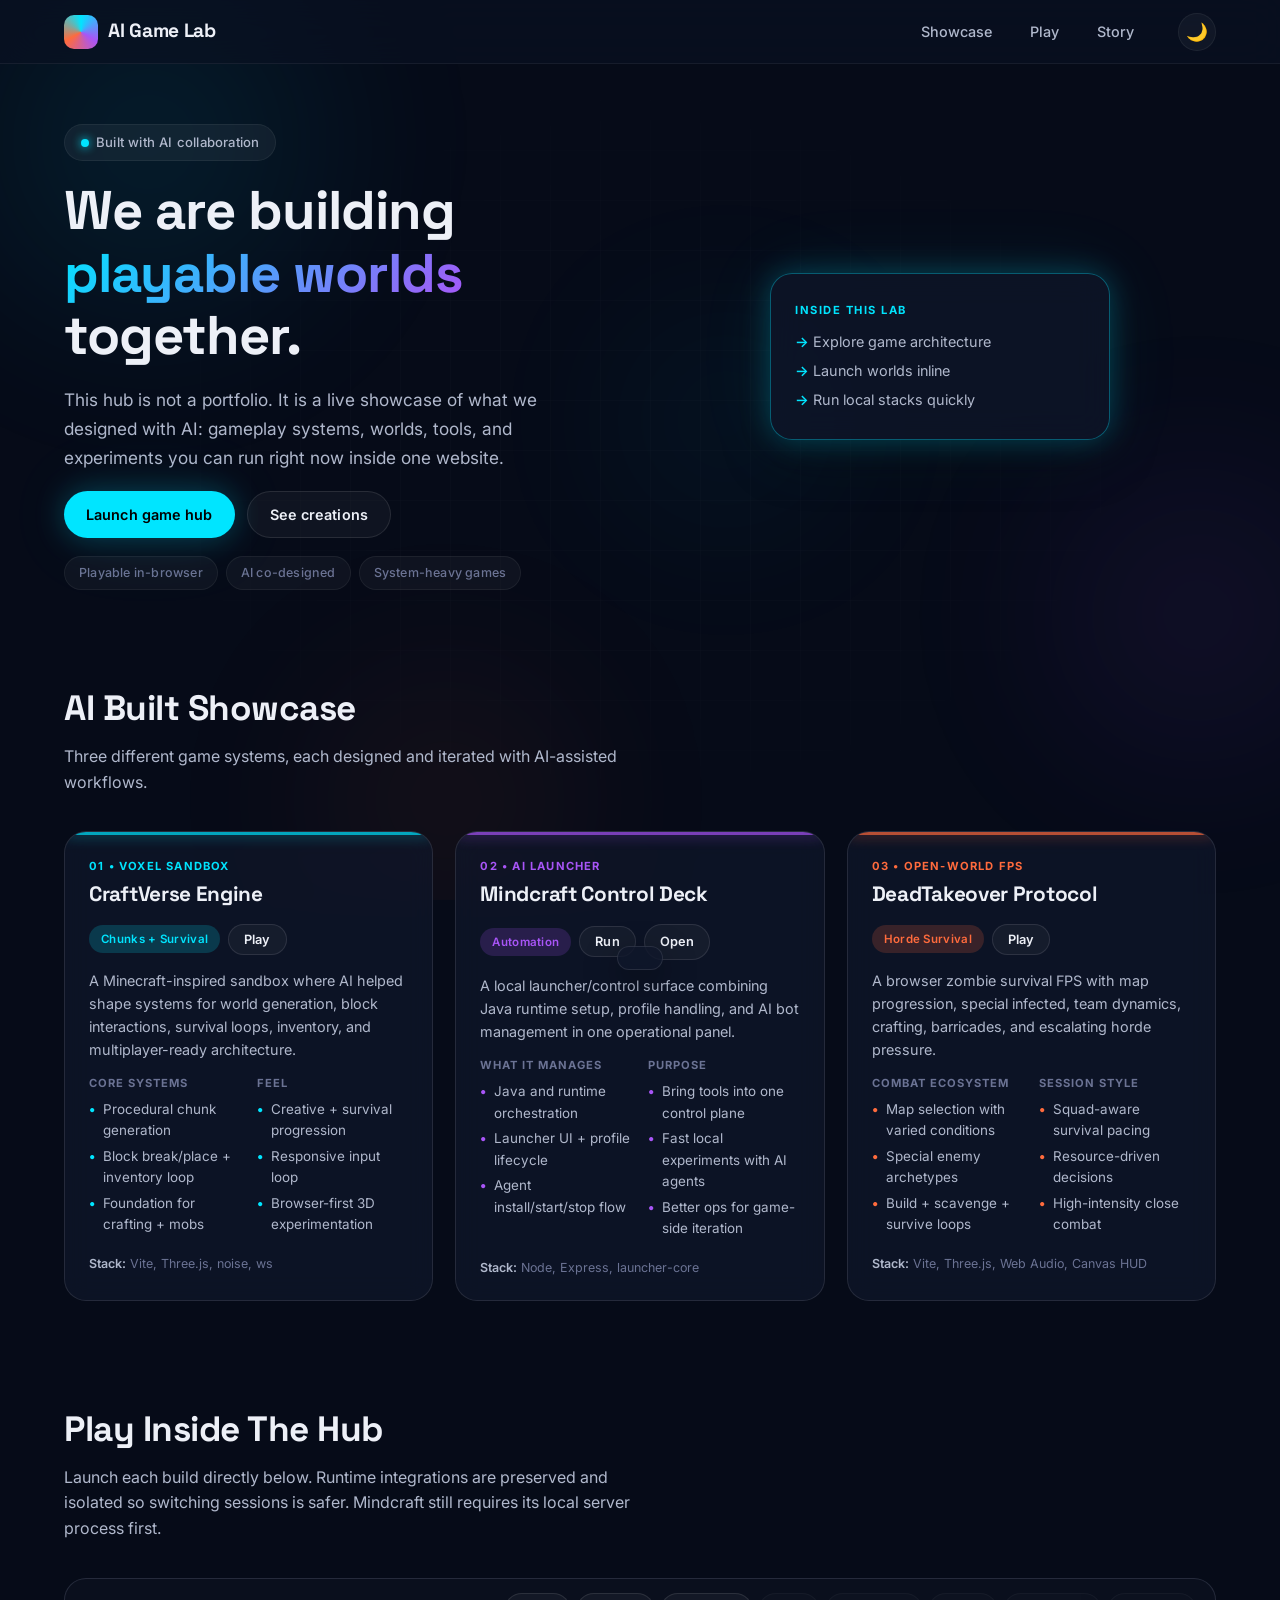
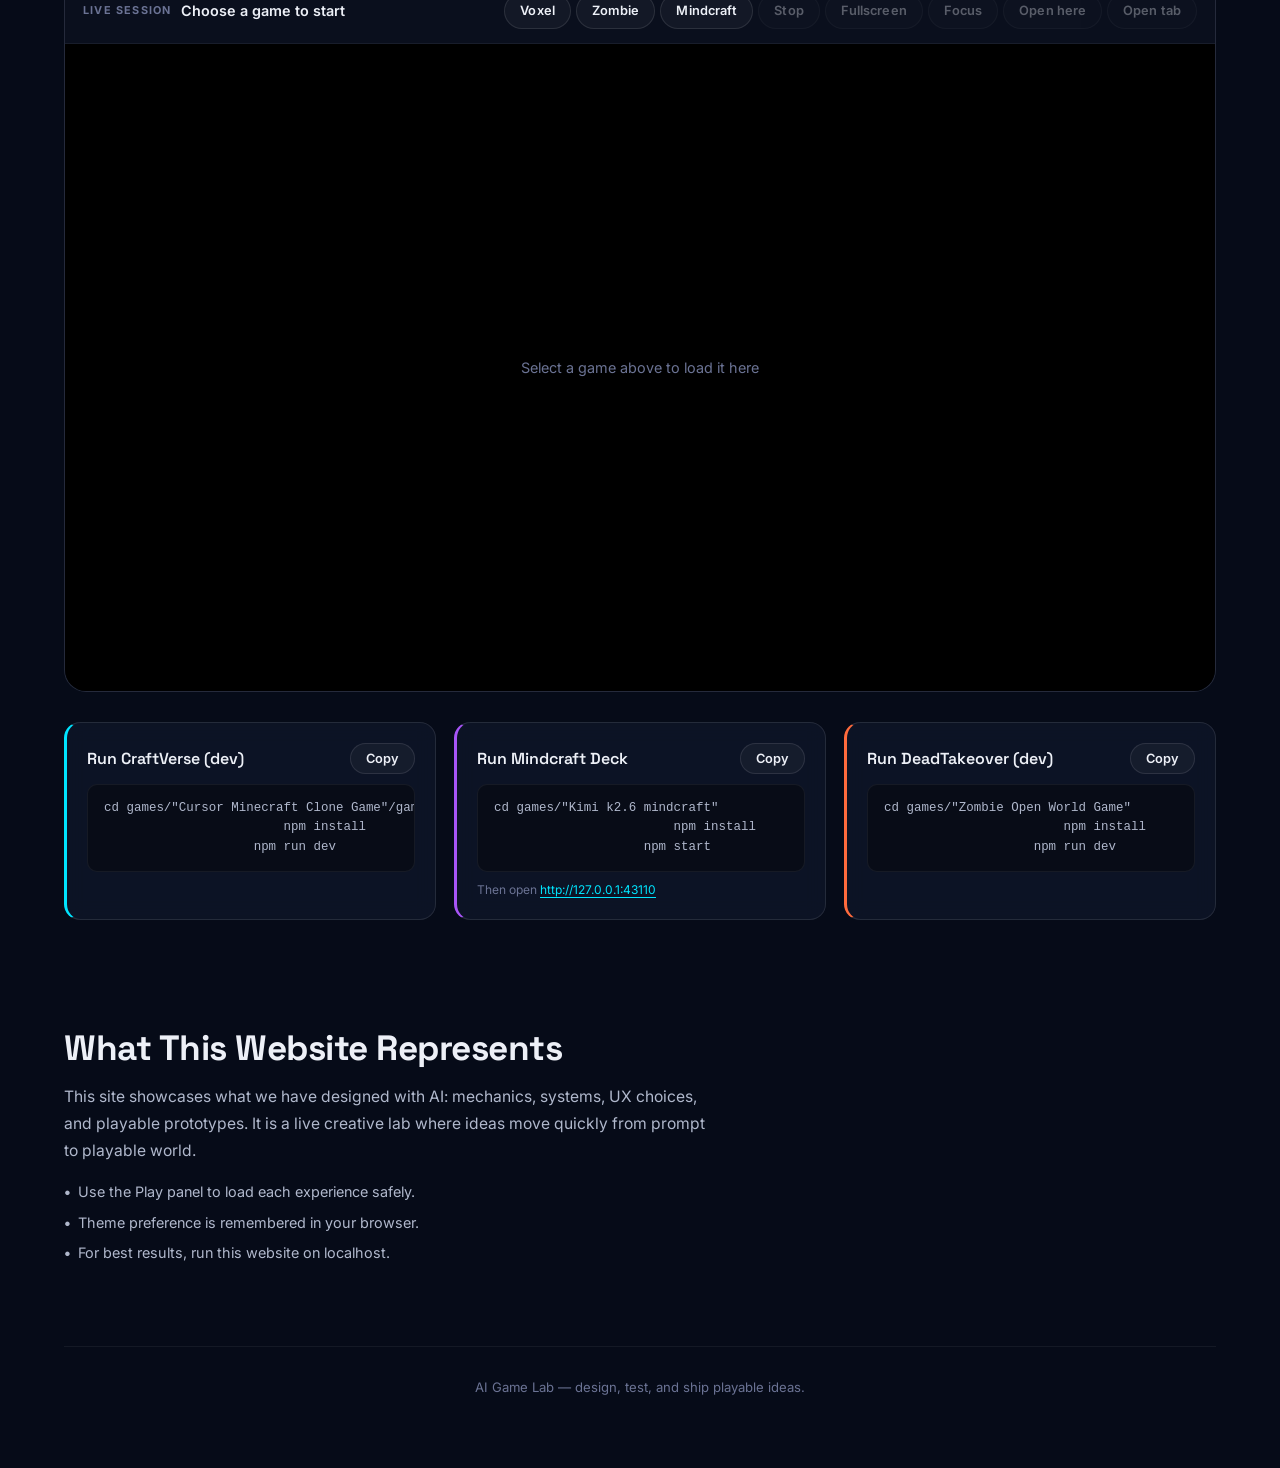
==== commit cb773744: "Update AI Game Lab site structure and refresh embedded game builds. This syncs the latest homepage s" ====
--- a/index.html
+++ b/index.html
@@ -1,300 +1,1614 @@
 <!doctype html>
 <html lang="en">
 <head>
-  <meta charset="UTF-8" />
-  <meta name="viewport" content="width=device-width, initial-scale=1.0" />
-  <meta name="description" content="AI Game Lab: a colorful interactive hub for your playable game experiments." />
-  <meta name="theme-color" content="#0a1022" />
-  <title>AI Game Lab</title>
-
-  <link rel="preconnect" href="https://fonts.googleapis.com" />
-  <link rel="preconnect" href="https://fonts.gstatic.com" crossorigin />
-  <link href="https://fonts.googleapis.com/css2?family=Inter:wght@400;500;650;800&family=Space+Grotesk:wght@500;700&display=swap" rel="stylesheet" />
-
-  <link rel="stylesheet" href="./styles.css" />
+    <meta charset="UTF-8" />
+    <meta name="viewport" content="width=device-width, initial-scale=1.0" />
+    <meta name="description" content="AI Game Lab: a colorful interactive hub for your playable game experiments built with AI." />
+    <meta name="theme-color" content="#060b18" />
+    <meta name="color-scheme" content="dark light" />
+
+    <!-- Open Graph -->
+    <meta property="og:title" content="AI Game Lab" />
+    <meta property="og:description" content="Playable game worlds designed with AI — voxel sandbox, open-world FPS, and AI agent launcher, all in your browser." />
+    <meta property="og:type" content="website" />
+    <meta property="og:url" content="https://aigamelab.dev" />
+
+    <!-- Twitter Card -->
+    <meta name="twitter:card" content="summary_large_image" />
+    <meta name="twitter:title" content="AI Game Lab" />
+    <meta name="twitter:description" content="Playable game worlds designed with AI — voxel sandbox, open-world FPS, and AI agent launcher." />
+
+    <title>AI Game Lab</title>
+
+    <link rel="icon" type="image/svg+xml" href="./favicon.svg" />
+    <link rel="manifest" href="./manifest.json" />
+
+    <link rel="preconnect" href="https://fonts.googleapis.com" />
+    <link rel="preconnect" href="https://fonts.gstatic.com" crossorigin />
+    <link href="https://fonts.googleapis.com/css2?family=Inter:wght@400;500;600;700;800;900&family=Space+Grotesk:wght@400;500;600;700&display=swap" rel="stylesheet" />
+
+    <style>
+        :root {
+            --bg-deep: #060b18;
+            --bg-surface: #0c1225;
+            --bg-card: rgba(16, 24, 44, 0.7);
+            --bg-card-hover: rgba(20, 30, 54, 0.85);
+            --bg-glass: rgba(10, 18, 34, 0.65);
+            --border-subtle: rgba(255, 255, 255, 0.06);
+            --border-card: rgba(255, 255, 255, 0.1);
+            --border-glow-a: rgba(0, 229, 255, 0.35);
+            --border-glow-b: rgba(168, 85, 247, 0.35);
+            --border-glow-c: rgba(255, 107, 61, 0.35);
+            --text-primary: #edf0f7;
+            --text-secondary: #b0b8cc;
+            --text-muted: #6b7394;
+            --accent-a: #00e5ff;
+            --accent-a-dim: rgba(0, 229, 255, 0.18);
+            --accent-b: #a855f7;
+            --accent-b-dim: rgba(168, 85, 247, 0.18);
+            --accent-c: #ff6b3d;
+            --accent-c-dim: rgba(255, 107, 61, 0.18);
+            --accent-glow-a: 0 0 30px rgba(0, 229, 255, 0.25), 0 0 80px rgba(0, 229, 255, 0.08);
+            --accent-glow-b: 0 0 30px rgba(168, 85, 247, 0.25), 0 0 80px rgba(168, 85, 247, 0.08);
+            --accent-glow-c: 0 0 30px rgba(255, 107, 61, 0.25), 0 0 80px rgba(255, 107, 61, 0.08);
+            --radius-sm: 10px;
+            --radius-md: 16px;
+            --radius-lg: 22px;
+            --radius-xl: 28px;
+            --font-body: 'Inter', system-ui, -apple-system, sans-serif;
+            --font-display: 'Space Grotesk', 'Inter', system-ui, sans-serif;
+            --transition-fast: 0.18s cubic-bezier(0.4, 0, 0.2, 1);
+            --transition-smooth: 0.3s cubic-bezier(0.4, 0, 0.2, 1);
+            --transition-slow: 0.5s cubic-bezier(0.4, 0, 0.2, 1);
+            --max-width: 1200px;
+            --header-h: 64px;
+        }
+
+        /* Light theme overrides */
+        [data-theme="light"] {
+            --bg-deep: #f4f6fb;
+            --bg-surface: #ffffff;
+            --bg-card: rgba(255, 255, 255, 0.75);
+            --bg-card-hover: rgba(255, 255, 255, 0.92);
+            --bg-glass: rgba(255, 255, 255, 0.6);
+            --border-subtle: rgba(0, 0, 0, 0.06);
+            --border-card: rgba(0, 0, 0, 0.1);
+            --text-primary: #111827;
+            --text-secondary: #4b5563;
+            --text-muted: #9ca3af;
+            --border-glow-a: rgba(0, 180, 210, 0.4);
+            --border-glow-b: rgba(130, 50, 220, 0.4);
+            --border-glow-c: rgba(220, 80, 30, 0.4);
+            --accent-a-dim: rgba(0, 180, 210, 0.12);
+            --accent-b-dim: rgba(130, 50, 220, 0.12);
+            --accent-c-dim: rgba(220, 80, 30, 0.12);
+        }
+
+        *,
+        *::before,
+        *::after {
+            box-sizing: border-box;
+            margin: 0;
+            padding: 0;
+        }
+
+        html {
+            scroll-behavior: smooth;
+            scroll-padding-top: var(--header-h);
+            -webkit-text-size-adjust: 100%;
+        }
+
+        body {
+            font-family: var(--font-body);
+            background: var(--bg-deep);
+            color: var(--text-primary);
+            line-height: 1.6;
+            min-height: 100vh;
+            overflow-x: hidden;
+            transition: background var(--transition-slow), color var(--transition-slow);
+            -webkit-font-smoothing: antialiased;
+            -moz-osx-font-smoothing: grayscale;
+        }
+
+        /* ── Animated background orbs ── */
+        .bg-orbs {
+            position: fixed;
+            inset: 0;
+            pointer-events: none;
+            z-index: 0;
+            overflow: hidden;
+        }
+        .bg-orbs .orb {
+            position: absolute;
+            border-radius: 50%;
+            filter: blur(90px);
+            opacity: 0.28;
+            animation: orbFloat 18s ease-in-out infinite;
+            will-change: transform;
+        }
+        .bg-orbs .orb:nth-child(1) {
+            width: 500px;
+            height: 500px;
+            background: radial-gradient(circle, rgba(0, 200, 240, 0.5) 0%, transparent 70%);
+            top: -12%;
+            left: -8%;
+            animation-delay: 0s;
+            animation-duration: 20s;
+        }
+        .bg-orbs .orb:nth-child(2) {
+            width: 420px;
+            height: 420px;
+            background: radial-gradient(circle, rgba(160, 70, 240, 0.45) 0%, transparent 70%);
+            top: 45%;
+            right: -10%;
+            animation-delay: -6s;
+            animation-duration: 22s;
+        }
+        .bg-orbs .orb:nth-child(3) {
+            width: 380px;
+            height: 380px;
+            background: radial-gradient(circle, rgba(255, 100, 50, 0.4) 0%, transparent 70%);
+            bottom: -10%;
+            left: 20%;
+            animation-delay: -12s;
+            animation-duration: 19s;
+        }
+        .bg-orbs .orb:nth-child(4) {
+            width: 300px;
+            height: 300px;
+            background: radial-gradient(circle, rgba(0, 210, 255, 0.35) 0%, transparent 70%);
+            top: 30%;
+            left: 45%;
+            animation-delay: -3s;
+            animation-duration: 24s;
+        }
+
+        @keyframes orbFloat {
+            0%,
+            100% {
+                transform: translate(0, 0) scale(1);
+            }
+            25% {
+                transform: translate(40px, -50px) scale(1.12);
+            }
+            50% {
+                transform: translate(-25px, 35px) scale(0.92);
+            }
+            75% {
+                transform: translate(-45px, -25px) scale(1.06);
+            }
+        }
+
+        /* Subtle grid overlay */
+        .bg-grid {
+            position: fixed;
+            inset: 0;
+            pointer-events: none;
+            z-index: 1;
+            opacity: 0.03;
+            background-image:
+                linear-gradient(rgba(255, 255, 255, 0.5) 1px, transparent 1px),
+                linear-gradient(90deg, rgba(255, 255, 255, 0.5) 1px, transparent 1px);
+            background-size: 50px 50px;
+            mask-image: radial-gradient(ellipse 70% 70% at 50% 50%, black 30%, transparent 70%);
+            -webkit-mask-image: radial-gradient(ellipse 70% 70% at 50% 50%, black 30%, transparent 70%);
+        }
+        [data-theme="light"] .bg-grid {
+            opacity: 0.05;
+            background-image:
+                linear-gradient(rgba(0, 0, 0, 0.4) 1px, transparent 1px),
+                linear-gradient(90deg, rgba(0, 0, 0, 0.4) 1px, transparent 1px);
+        }
+
+        /* ── Skip link ── */
+        .skip {
+            position: absolute;
+            top: -100px;
+            left: 16px;
+            z-index: 1000;
+            background: var(--accent-a);
+            color: #000;
+            padding: 10px 18px;
+            border-radius: 8px;
+            font-weight: 600;
+            text-decoration: none;
+            transition: top var(--transition-fast);
+        }
+        .skip:focus {
+            top: 12px;
+        }
+
+        /* ── Header ── */
+        .topbar {
+            position: sticky;
+            top: 0;
+            z-index: 100;
+            background: var(--bg-glass);
+            backdrop-filter: blur(18px);
+            -webkit-backdrop-filter: blur(18px);
+            border-bottom: 1px solid var(--border-subtle);
+            transition: background var(--transition-smooth), border-color var(--transition-smooth);
+            height: var(--header-h);
+        }
+        .topbar-inner {
+            max-width: var(--max-width);
+            margin: 0 auto;
+            padding: 0 24px;
+            height: 100%;
+            display: flex;
+            align-items: center;
+            gap: 28px;
+        }
+        .brand {
+            display: flex;
+            align-items: center;
+            gap: 10px;
+            text-decoration: none;
+            color: var(--text-primary);
+            font-family: var(--font-display);
+            font-weight: 700;
+            font-size: 1.2rem;
+            letter-spacing: -0.3px;
+            white-space: nowrap;
+            transition: opacity var(--transition-fast);
+        }
+        .brand:hover {
+            opacity: 0.8;
+        }
+        .brand-mark {
+            width: 34px;
+            height: 34px;
+            border-radius: 10px;
+            background: conic-gradient(from 0deg, var(--accent-a), var(--accent-b), var(--accent-c), var(--accent-a));
+            animation: brandSpin 6s linear infinite;
+            flex-shrink: 0;
+        }
+        @keyframes brandSpin {
+            to {
+                transform: rotate(360deg);
+            }
+        }
+        .nav {
+            display: flex;
+            gap: 6px;
+            margin-left: auto;
+        }
+        .nav a {
+            color: var(--text-secondary);
+            text-decoration: none;
+            padding: 8px 16px;
+            border-radius: 25px;
+            font-weight: 500;
+            font-size: 0.9rem;
+            transition: all var(--transition-fast);
+            position: relative;
+        }
+        .nav a:hover,
+        .nav a:focus-visible {
+            color: var(--text-primary);
+            background: rgba(255, 255, 255, 0.05);
+        }
+        #themeBtn {
+            flex-shrink: 0;
+            width: 38px;
+            height: 38px;
+            border-radius: 50%;
+            display: flex;
+            align-items: center;
+            justify-content: center;
+            font-size: 1.1rem;
+            cursor: pointer;
+            background: rgba(255, 255, 255, 0.04);
+            border: 1px solid var(--border-subtle);
+            color: var(--text-secondary);
+            transition: all var(--transition-fast);
+            position: relative;
+        }
+        #themeBtn:hover {
+            background: rgba(255, 255, 255, 0.1);
+            color: var(--text-primary);
+            border-color: var(--border-card);
+        }
+        #themeBtn .icon-sun,
+        #themeBtn .icon-moon {
+            position: absolute;
+            transition: all var(--transition-smooth);
+        }
+        #themeBtn .icon-sun {
+            opacity: 0;
+            transform: rotate(-90deg) scale(0.5);
+        }
+        #themeBtn .icon-moon {
+            opacity: 1;
+            transform: rotate(0) scale(1);
+        }
+        [data-theme="light"] #themeBtn .icon-sun {
+            opacity: 1;
+            transform: rotate(0) scale(1);
+        }
+        [data-theme="light"] #themeBtn .icon-moon {
+            opacity: 0;
+            transform: rotate(90deg) scale(0.5);
+        }
+
+        /* ── Main ── */
+        main {
+            position: relative;
+            z-index: 2;
+            max-width: var(--max-width);
+            margin: 0 auto;
+            padding: 0 24px 60px;
+        }
+
+        /* ── Hero ── */
+        .hero {
+            padding: 60px 0 40px;
+            position: relative;
+        }
+        .hero-grid {
+            display: grid;
+            grid-template-columns: 1fr 1fr;
+            gap: 48px;
+            align-items: center;
+        }
+        .hero-copy {
+            display: flex;
+            flex-direction: column;
+            gap: 18px;
+        }
+        .pill {
+            display: inline-flex;
+            align-items: center;
+            gap: 7px;
+            background: rgba(255, 255, 255, 0.05);
+            border: 1px solid var(--border-subtle);
+            border-radius: 30px;
+            padding: 7px 16px;
+            font-size: 0.82rem;
+            font-weight: 500;
+            color: var(--text-secondary);
+            width: fit-content;
+            letter-spacing: 0.2px;
+        }
+        .pill::before {
+            content: '';
+            width: 8px;
+            height: 8px;
+            border-radius: 50%;
+            background: var(--accent-a);
+            box-shadow: 0 0 10px var(--accent-a);
+            animation: pulseDot 2s ease-in-out infinite;
+        }
+        @keyframes pulseDot {
+            0%,
+            100% {
+                box-shadow: 0 0 6px var(--accent-a);
+            }
+            50% {
+                box-shadow: 0 0 18px var(--accent-a), 0 0 30px var(--accent-a);
+            }
+        }
+        .hero h1 {
+            font-family: var(--font-display);
+            font-size: clamp(2.2rem, 4.5vw, 3.4rem);
+            font-weight: 700;
+            line-height: 1.15;
+            letter-spacing: -1px;
+            color: var(--text-primary);
+        }
+        .grad {
+            background: linear-gradient(135deg, var(--accent-a), var(--accent-b), var(--accent-c));
+            -webkit-background-clip: text;
+            background-clip: text;
+            -webkit-text-fill-color: transparent;
+            animation: gradShift 8s ease-in-out infinite;
+            background-size: 200% 200%;
+        }
+        @keyframes gradShift {
+            0%,
+            100% {
+                background-position: 0% 50%;
+            }
+            50% {
+                background-position: 100% 50%;
+            }
+        }
+        .lead {
+            font-size: 1.08rem;
+            color: var(--text-secondary);
+            line-height: 1.7;
+            max-width: 500px;
+        }
+        .hero-actions {
+            display: flex;
+            gap: 12px;
+            flex-wrap: wrap;
+        }
+        .btn {
+            display: inline-flex;
+            align-items: center;
+            justify-content: center;
+            gap: 7px;
+            padding: 11px 22px;
+            border-radius: 28px;
+            font-family: var(--font-body);
+            font-weight: 600;
+            font-size: 0.9rem;
+            cursor: pointer;
+            text-decoration: none;
+            border: none;
+            transition: all var(--transition-smooth);
+            white-space: nowrap;
+            position: relative;
+            overflow: hidden;
+            letter-spacing: 0.1px;
+        }
+        .btn.primary {
+            background: var(--accent-a);
+            color: #000;
+            box-shadow: var(--accent-glow-a);
+        }
+        .btn.primary:hover {
+            transform: translateY(-2px);
+            box-shadow: 0 0 40px rgba(0, 229, 255, 0.4), 0 0 100px rgba(0, 229, 255, 0.15);
+        }
+        .btn.ghost {
+            background: rgba(255, 255, 255, 0.04);
+            color: var(--text-primary);
+            border: 1px solid var(--border-card);
+        }
+        .btn.ghost:hover {
+            background: rgba(255, 255, 255, 0.1);
+            border-color: rgba(255, 255, 255, 0.25);
+            transform: translateY(-1px);
+        }
+        .btn.small {
+            padding: 7px 15px;
+            font-size: 0.8rem;
+            border-radius: 22px;
+        }
+        .btn:active {
+            transform: scale(0.96);
+            transition: transform 0.1s;
+        }
+        .btn:disabled,
+        .btn[aria-disabled="true"] {
+            opacity: 0.35;
+            pointer-events: none;
+            cursor: not-allowed;
+        }
+        .chips {
+            display: flex;
+            gap: 8px;
+            flex-wrap: wrap;
+        }
+        .chip {
+            padding: 6px 14px;
+            border-radius: 20px;
+            font-size: 0.78rem;
+            font-weight: 500;
+            background: rgba(255, 255, 255, 0.04);
+            border: 1px solid var(--border-subtle);
+            color: var(--text-muted);
+            letter-spacing: 0.2px;
+        }
+        .hero-art {
+            display: flex;
+            justify-content: center;
+            align-items: center;
+        }
+        .card-float {
+            background: var(--bg-card);
+            backdrop-filter: blur(16px);
+            -webkit-backdrop-filter: blur(16px);
+            border: 1px solid var(--border-glow-a);
+            border-radius: var(--radius-lg);
+            padding: 28px 24px;
+            box-shadow: var(--accent-glow-a), 0 20px 50px rgba(0, 0, 0, 0.3);
+            animation: floatCard 5s ease-in-out infinite;
+            max-width: 340px;
+            width: 100%;
+        }
+        @keyframes floatCard {
+            0%,
+            100% {
+                transform: translateY(0);
+            }
+            50% {
+                transform: translateY(-14px);
+            }
+        }
+        .card-float-inner .mini {
+            font-size: 0.7rem;
+            text-transform: uppercase;
+            letter-spacing: 1.5px;
+            color: var(--accent-a);
+            font-weight: 700;
+            margin-bottom: 10px;
+        }
+        .card-float-inner ul {
+            list-style: none;
+            display: flex;
+            flex-direction: column;
+            gap: 6px;
+        }
+        .card-float-inner ul li {
+            font-size: 0.9rem;
+            color: var(--text-secondary);
+            padding-left: 18px;
+            position: relative;
+        }
+        .card-float-inner ul li::before {
+            content: '→';
+            position: absolute;
+            left: 0;
+            color: var(--accent-a);
+            font-weight: 600;
+        }
+
+        /* ── Sections ── */
+        .section {
+            padding: 50px 0;
+        }
+        .section-title {
+            font-family: var(--font-display);
+            font-size: clamp(1.6rem, 3vw, 2.2rem);
+            font-weight: 700;
+            letter-spacing: -0.5px;
+            margin-bottom: 8px;
+            color: var(--text-primary);
+        }
+        .section-sub {
+            color: var(--text-secondary);
+            font-size: 1rem;
+            margin-bottom: 36px;
+            max-width: 600px;
+            line-height: 1.6;
+        }
+
+        /* ── Grid ── */
+        .grid {
+            display: grid;
+            grid-template-columns: repeat(auto-fit, minmax(320px, 1fr));
+            gap: 22px;
+        }
+
+        /* ── Game cards ── */
+        .game {
+            background: var(--bg-card);
+            backdrop-filter: blur(12px);
+            -webkit-backdrop-filter: blur(12px);
+            border: 1px solid var(--border-card);
+            border-radius: var(--radius-lg);
+            padding: 26px 24px 22px;
+            display: flex;
+            flex-direction: column;
+            gap: 14px;
+            transition: all var(--transition-smooth);
+            position: relative;
+            overflow: hidden;
+            cursor: default;
+        }
+        .game::before {
+            content: '';
+            position: absolute;
+            top: 0;
+            left: 0;
+            right: 0;
+            height: 3px;
+            border-radius: 3px 3px 0 0;
+            transition: all var(--transition-smooth);
+            opacity: 0.7;
+        }
+        .game.neon-a::before {
+            background: var(--accent-a);
+            box-shadow: 0 0 14px var(--accent-a);
+        }
+        .game.neon-b::before {
+            background: var(--accent-b);
+            box-shadow: 0 0 14px var(--accent-b);
+        }
+        .game.neon-c::before {
+            background: var(--accent-c);
+            box-shadow: 0 0 14px var(--accent-c);
+        }
+        .game:hover {
+            transform: translateY(-5px);
+            background: var(--bg-card-hover);
+            border-color: rgba(255, 255, 255, 0.2);
+            box-shadow: 0 20px 50px rgba(0, 0, 0, 0.35);
+        }
+        .game.neon-a:hover {
+            box-shadow: var(--accent-glow-a), 0 20px 50px rgba(0, 0, 0, 0.35);
+        }
+        .game.neon-b:hover {
+            box-shadow: var(--accent-glow-b), 0 20px 50px rgba(0, 0, 0, 0.35);
+        }
+        .game.neon-c:hover {
+            box-shadow: var(--accent-glow-c), 0 20px 50px rgba(0, 0, 0, 0.35);
+        }
+        .game-head {
+            display: flex;
+            justify-content: space-between;
+            align-items: flex-start;
+            gap: 12px;
+            flex-wrap: wrap;
+        }
+        .kicker {
+            font-size: 0.7rem;
+            text-transform: uppercase;
+            letter-spacing: 1.2px;
+            font-weight: 700;
+            color: var(--text-muted);
+            margin-bottom: 2px;
+        }
+        .game.neon-a .kicker {
+            color: var(--accent-a);
+        }
+        .game.neon-b .kicker {
+            color: var(--accent-b);
+        }
+        .game.neon-c .kicker {
+            color: var(--accent-c);
+        }
+        .game h3 {
+            font-family: var(--font-display);
+            font-size: 1.3rem;
+            font-weight: 700;
+            letter-spacing: -0.3px;
+        }
+        .game-actions {
+            display: flex;
+            gap: 8px;
+            align-items: center;
+            flex-wrap: wrap;
+        }
+        .badge {
+            padding: 5px 12px;
+            border-radius: 15px;
+            font-size: 0.72rem;
+            font-weight: 600;
+            letter-spacing: 0.3px;
+            white-space: nowrap;
+        }
+        .game.neon-a .badge {
+            background: var(--accent-a-dim);
+            color: var(--accent-a);
+        }
+        .game.neon-b .badge {
+            background: var(--accent-b-dim);
+            color: var(--accent-b);
+        }
+        .game.neon-c .badge {
+            background: var(--accent-c-dim);
+            color: var(--accent-c);
+        }
+        .desc {
+            font-size: 0.9rem;
+            color: var(--text-secondary);
+            line-height: 1.6;
+        }
+        .cols {
+            display: grid;
+            grid-template-columns: 1fr 1fr;
+            gap: 16px;
+        }
+        .label {
+            font-size: 0.7rem;
+            text-transform: uppercase;
+            letter-spacing: 1px;
+            font-weight: 700;
+            color: var(--text-muted);
+            margin-bottom: 6px;
+        }
+        .bullets {
+            list-style: none;
+            display: flex;
+            flex-direction: column;
+            gap: 4px;
+        }
+        .bullets li {
+            font-size: 0.84rem;
+            color: var(--text-secondary);
+            padding-left: 14px;
+            position: relative;
+        }
+        .bullets li::before {
+            content: '•';
+            position: absolute;
+            left: 0;
+            font-weight: 700;
+        }
+        .game.neon-a .bullets li::before {
+            color: var(--accent-a);
+        }
+        .game.neon-b .bullets li::before {
+            color: var(--accent-b);
+        }
+        .game.neon-c .bullets li::before {
+            color: var(--accent-c);
+        }
+        .meta {
+            font-size: 0.78rem;
+            color: var(--text-muted);
+            margin-top: 4px;
+        }
+        .meta strong {
+            color: var(--text-secondary);
+            font-weight: 600;
+        }
+
+        /* ── Player ── */
+        .player {
+            background: var(--bg-card);
+            backdrop-filter: blur(12px);
+            -webkit-backdrop-filter: blur(12px);
+            border: 1px solid var(--border-card);
+            border-radius: var(--radius-lg);
+            overflow: hidden;
+            margin-bottom: 30px;
+            transition: all var(--transition-smooth);
+        }
+        .player-bar {
+            display: flex;
+            justify-content: space-between;
+            align-items: center;
+            padding: 14px 18px;
+            gap: 12px;
+            flex-wrap: wrap;
+            border-bottom: 1px solid var(--border-subtle);
+            background: rgba(0, 0, 0, 0.2);
+        }
+        .player-status {
+            display: flex;
+            align-items: center;
+            gap: 10px;
+            min-width: 0;
+        }
+        .player-status .label {
+            font-size: 0.68rem;
+            text-transform: uppercase;
+            letter-spacing: 1.2px;
+            color: var(--text-muted);
+            margin: 0;
+            white-space: nowrap;
+        }
+        .player-title {
+            font-weight: 600;
+            font-size: 0.9rem;
+            color: var(--text-primary);
+            white-space: nowrap;
+            overflow: hidden;
+            text-overflow: ellipsis;
+        }
+        .player-title.active {
+            color: var(--accent-a);
+        }
+        .player-actions {
+            display: flex;
+            gap: 5px;
+            flex-wrap: wrap;
+        }
+        .player-frame {
+            position: relative;
+            width: 100%;
+            aspect-ratio: 16 / 9;
+            background: #000;
+            min-height: 350px;
+        }
+        .player-frame iframe {
+            width: 100%;
+            height: 100%;
+            border: none;
+            display: block;
+            background: #111;
+        }
+        .player-loader {
+            position: absolute;
+            inset: 0;
+            display: flex;
+            flex-direction: column;
+            align-items: center;
+            justify-content: center;
+            gap: 14px;
+            background: rgba(6, 11, 24, 0.9);
+            z-index: 5;
+            pointer-events: none;
+            opacity: 0;
+            transition: opacity var(--transition-smooth);
+        }
+        .player-loader.visible {
+            opacity: 1;
+            pointer-events: auto;
+        }
+        .spinner {
+            width: 40px;
+            height: 40px;
+            border-radius: 50%;
+            border: 3px solid rgba(255, 255, 255, 0.1);
+            border-top-color: var(--accent-a);
+            animation: spin 0.8s linear infinite;
+        }
+        @keyframes spin {
+            to {
+                transform: rotate(360deg);
+            }
+        }
+        .player-hint {
+            padding: 10px 18px;
+            font-size: 0.78rem;
+            color: var(--text-muted);
+            background: rgba(0, 0, 0, 0.2);
+            border-top: 1px solid var(--border-subtle);
+            margin: 0;
+        }
+
+        /* ── Run cards ── */
+        .run-grid {
+            display: grid;
+            grid-template-columns: repeat(auto-fit, minmax(280px, 1fr));
+            gap: 18px;
+        }
+        .run-card {
+            background: var(--bg-card);
+            backdrop-filter: blur(10px);
+            -webkit-backdrop-filter: blur(10px);
+            border: 1px solid var(--border-card);
+            border-radius: var(--radius-md);
+            padding: 20px;
+            transition: all var(--transition-smooth);
+        }
+        .run-card.neon-a {
+            border-left: 3px solid var(--accent-a);
+        }
+        .run-card.neon-b {
+            border-left: 3px solid var(--accent-b);
+        }
+        .run-card.neon-c {
+            border-left: 3px solid var(--accent-c);
+        }
+        .run-card:hover {
+            background: var(--bg-card-hover);
+            transform: translateY(-2px);
+        }
+        .run-head {
+            display: flex;
+            justify-content: space-between;
+            align-items: center;
+            margin-bottom: 10px;
+            gap: 8px;
+        }
+        .run-head h3 {
+            font-family: var(--font-display);
+            font-size: 1rem;
+            font-weight: 600;
+        }
+        .run-card pre {
+            background: rgba(0, 0, 0, 0.35);
+            border-radius: var(--radius-sm);
+            padding: 14px 16px;
+            overflow-x: auto;
+            font-size: 0.78rem;
+            font-family: 'SF Mono', 'Fira Code', 'Cascadia Code', monospace;
+            line-height: 1.55;
+            color: var(--text-secondary);
+            border: 1px solid var(--border-subtle);
+        }
+        .run-card .hint {
+            font-size: 0.75rem;
+            color: var(--text-muted);
+            margin-top: 8px;
+        }
+        .run-card .hint a {
+            color: var(--accent-a);
+            text-decoration: underline;
+            text-underline-offset: 3px;
+        }
+
+        /* ── About ── */
+        .about {
+            max-width: 650px;
+            color: var(--text-secondary);
+            line-height: 1.7;
+            font-size: 0.98rem;
+        }
+        .about p {
+            margin-bottom: 16px;
+        }
+        .about .bullets {
+            gap: 6px;
+        }
+        .about .bullets li {
+            font-size: 0.9rem;
+        }
+
+        /* ── Footer ── */
+        .footer {
+            text-align: center;
+            padding: 30px 0 10px;
+            color: var(--text-muted);
+            font-size: 0.82rem;
+            border-top: 1px solid var(--border-subtle);
+            margin-top: 30px;
+        }
+
+        /* ── Scroll top ── */
+        .scroll-top {
+            position: fixed;
+            bottom: 28px;
+            right: 28px;
+            z-index: 90;
+            width: 42px;
+            height: 42px;
+            border-radius: 50%;
+            background: var(--bg-card);
+            backdrop-filter: blur(10px);
+            -webkit-backdrop-filter: blur(10px);
+            border: 1px solid var(--border-card);
+            color: var(--text-primary);
+            cursor: pointer;
+            display: flex;
+            align-items: center;
+            justify-content: center;
+            transition: all var(--transition-smooth);
+            box-shadow: 0 8px 25px rgba(0, 0, 0, 0.3);
+        }
+        .scroll-top:hover {
+            transform: translateY(-3px);
+            box-shadow: 0 14px 35px rgba(0, 0, 0, 0.4);
+            border-color: rgba(255, 255, 255, 0.25);
+        }
+        .scroll-top[hidden] {
+            opacity: 0;
+            pointer-events: none;
+            transform: translateY(12px);
+        }
+
+        /* ── Toast ── */
+        .toast {
+            position: fixed;
+            bottom: 30px;
+            left: 50%;
+            transform: translateX(-50%) translateY(100px);
+            z-index: 200;
+            background: var(--bg-card);
+            backdrop-filter: blur(16px);
+            -webkit-backdrop-filter: blur(16px);
+            border: 1px solid var(--border-card);
+            border-radius: 30px;
+            padding: 11px 22px;
+            font-size: 0.85rem;
+            font-weight: 500;
+            color: var(--text-primary);
+            box-shadow: 0 12px 35px rgba(0, 0, 0, 0.4);
+            transition: transform var(--transition-smooth);
+            pointer-events: none;
+            white-space: nowrap;
+        }
+        .toast.show {
+            transform: translateX(-50%) translateY(0);
+        }
+
+        /* ── Reveal animations ── */
+        .reveal {
+            opacity: 0;
+            transform: translateY(30px);
+            transition: opacity 0.7s cubic-bezier(0.4, 0, 0.2, 1), transform 0.7s cubic-bezier(0.4, 0, 0.2, 1);
+        }
+        .reveal.visible {
+            opacity: 1;
+            transform: translateY(0);
+        }
+        .reveal:nth-child(1) {
+            transition-delay: 0ms;
+        }
+        .reveal:nth-child(2) {
+            transition-delay: 80ms;
+        }
+        .reveal:nth-child(3) {
+            transition-delay: 160ms;
+        }
+        .reveal:nth-child(4) {
+            transition-delay: 240ms;
+        }
+        .reveal:nth-child(5) {
+            transition-delay: 320ms;
+        }
+
+        /* ── Responsive ── */
+        @media (max-width: 900px) {
+            .hero-grid {
+                grid-template-columns: 1fr;
+                gap: 30px;
+            }
+            .hero-art {
+                order: -1;
+            }
+            .card-float {
+                max-width: 280px;
+            }
+            .grid {
+                grid-template-columns: 1fr;
+            }
+            .cols {
+                grid-template-columns: 1fr;
+            }
+            .player-bar {
+                flex-direction: column;
+                align-items: flex-start;
+            }
+            .player-actions {
+                width: 100%;
+                justify-content: flex-start;
+            }
+            .nav {
+                gap: 2px;
+            }
+            .nav a {
+                padding: 6px 10px;
+                font-size: 0.8rem;
+            }
+            .topbar-inner {
+                gap: 12px;
+            }
+            .brand-name {
+                display: none;
+            }
+        }
+        @media (max-width: 500px) {
+            .hero-actions {
+                flex-direction: column;
+            }
+            .hero-actions .btn {
+                width: 100%;
+                justify-content: center;
+            }
+            .player-frame {
+                min-height: 220px;
+            }
+            .run-grid {
+                grid-template-columns: 1fr;
+            }
+            .game-head {
+                flex-direction: column;
+            }
+        }
+    </style>
 </head>
 <body>
-  <a class="skip" href="#main">Skip to content</a>
-
-  <header class="topbar" role="banner">
-    <div class="topbar-inner">
-      <a class="brand" href="#top" aria-label="AI Game Lab Home">
-        <span class="brand-mark" aria-hidden="true"></span>
-        <span class="brand-name">AI Game Lab</span>
-      </a>
-
-      <nav class="nav" aria-label="Site">
-        <a href="#showcase">Showcase</a>
-        <a href="#play">Play</a>
-        <a href="#story">Story</a>
-      </nav>
-
-      <button id="themeBtn" class="btn ghost" type="button" aria-label="Toggle theme">Theme</button>
+    <!-- Background effects -->
+    <div class="bg-orbs" aria-hidden="true">
+        <div class="orb"></div>
+        <div class="orb"></div>
+        <div class="orb"></div>
+        <div class="orb"></div>
     </div>
-  </header>
-
-  <main id="main">
-    <section id="top" class="hero glow-shell">
-      <div class="hero-grid reveal">
-        <div class="hero-copy reveal">
-          <p class="pill">Built with AI collaboration</p>
-          <h1>We are building
-            <span class="grad">playable worlds</span>
-            together.
-          </h1>
-          <p class="lead">
-            This hub is not a portfolio. It is a live showcase of what we designed with AI: gameplay systems, worlds,
-            tools, and experiments you can run right now inside one website.
-          </p>
-          <div class="hero-actions">
-            <a class="btn primary" href="#play">Launch game hub</a>
-            <a class="btn ghost" href="#showcase">See creations</a>
-          </div>
-          <div class="chips" aria-label="Project categories">
-            <span class="chip">Playable in-browser</span>
-            <span class="chip">AI co-designed</span>
-            <span class="chip">System-heavy games</span>
-          </div>
+    <div class="bg-grid" aria-hidden="true"></div>
+
+    <a class="skip" href="#main">Skip to content</a>
+
+    <header class="topbar" role="banner">
+        <div class="topbar-inner">
+            <a class="brand" href="#top" aria-label="AI Game Lab Home">
+                <span class="brand-mark" aria-hidden="true"></span>
+                <span class="brand-name">AI Game Lab</span>
+            </a>
+
+            <nav class="nav" aria-label="Site">
+                <a href="#showcase">Showcase</a>
+                <a href="#play">Play</a>
+                <a href="#story">Story</a>
+            </nav>
+
+            <button id="themeBtn" class="btn ghost" type="button" aria-label="Toggle theme" style="padding:0;width:38px;height:38px;border-radius:50%;">
+                <span class="icon-sun" aria-hidden="true">☀️</span>
+                <span class="icon-moon" aria-hidden="true">🌙</span>
+            </button>
         </div>
-        <div class="hero-art reveal" aria-hidden="true">
-          <div class="card-float neon-a">
-            <div class="card-float-inner">
-              <p class="mini">Inside this lab</p>
-              <ul>
-                <li>Explore game architecture</li>
-                <li>Launch worlds inline</li>
-                <li>Run local stacks quickly</li>
-              </ul>
+    </header>
+
+    <main id="main">
+        <section id="top" class="hero">
+            <div class="hero-grid">
+                <div class="hero-copy reveal">
+                    <p class="pill">Built with AI collaboration</p>
+                    <h1>We are building
+                        <span class="grad">playable worlds</span>
+                        together.
+                    </h1>
+                    <p class="lead">
+                        This hub is not a portfolio. It is a live showcase of what we designed with AI: gameplay systems, worlds,
+                        tools, and experiments you can run right now inside one website.
+                    </p>
+                    <div class="hero-actions">
+                        <a class="btn primary" href="#play">Launch game hub</a>
+                        <a class="btn ghost" href="#showcase">See creations</a>
+                    </div>
+                    <div class="chips" aria-label="Project categories">
+                        <span class="chip">Playable in-browser</span>
+                        <span class="chip">AI co-designed</span>
+                        <span class="chip">System-heavy games</span>
+                    </div>
+                </div>
+                <div class="hero-art reveal" aria-hidden="true">
+                    <div class="card-float neon-a">
+                        <div class="card-float-inner">
+                            <p class="mini">Inside this lab</p>
+                            <ul>
+                                <li>Explore game architecture</li>
+                                <li>Launch worlds inline</li>
+                                <li>Run local stacks quickly</li>
+                            </ul>
+                        </div>
+                    </div>
+                </div>
             </div>
-          </div>
+        </section>
+
+        <section id="showcase" class="section">
+            <h2 class="section-title">AI Built Showcase</h2>
+            <p class="section-sub">Three different game systems, each designed and iterated with AI-assisted workflows.</p>
+
+            <div class="grid">
+                <article class="game reveal neon-a" data-title="Cursor Minecraft Clone Game">
+                    <header class="game-head">
+                        <div>
+                            <p class="kicker">01 • Voxel Sandbox</p>
+                            <h3>CraftVerse Engine</h3>
+                        </div>
+                        <div class="game-actions">
+                            <span class="badge">Chunks + Survival</span>
+                            <button class="btn ghost small" type="button" data-play="voxel" data-scroll="#run">Play</button>
+                        </div>
+                    </header>
+
+                    <p class="desc">
+                        A Minecraft-inspired sandbox where AI helped shape systems for world generation, block interactions,
+                        survival loops, inventory, and multiplayer-ready architecture.
+                    </p>
+
+                    <div class="cols">
+                        <div>
+                            <p class="label">Core systems</p>
+                            <ul class="bullets">
+                                <li>Procedural chunk generation</li>
+                                <li>Block break/place + inventory loop</li>
+                                <li>Foundation for crafting + mobs</li>
+                            </ul>
+                        </div>
+                        <div>
+                            <p class="label">Feel</p>
+                            <ul class="bullets">
+                                <li>Creative + survival progression</li>
+                                <li>Responsive input loop</li>
+                                <li>Browser-first 3D experimentation</li>
+                            </ul>
+                        </div>
+                    </div>
+
+                    <p class="meta"><strong>Stack:</strong> Vite, Three.js, noise, ws</p>
+                </article>
+
+                <article class="game reveal neon-b" data-title="Kimi k2.6 Mindcraft">
+                    <header class="game-head">
+                        <div>
+                            <p class="kicker">02 • AI Launcher</p>
+                            <h3>Mindcraft Control Deck</h3>
+                        </div>
+                        <div class="game-actions">
+                            <span class="badge">Automation</span>
+                            <button class="btn ghost small" type="button" data-play="mindcraft" data-scroll="#run">Run</button>
+                            <a class="btn ghost small" href="http://127.0.0.1:43110" target="_blank" rel="noreferrer">Open</a>
+                        </div>
+                    </header>
+
+                    <p class="desc">
+                        A local launcher/control surface combining Java runtime setup, profile handling, and AI bot management in one
+                        operational panel.
+                    </p>
+
+                    <div class="cols">
+                        <div>
+                            <p class="label">What it manages</p>
+                            <ul class="bullets">
+                                <li>Java and runtime orchestration</li>
+                                <li>Launcher UI + profile lifecycle</li>
+                                <li>Agent install/start/stop flow</li>
+                            </ul>
+                        </div>
+                        <div>
+                            <p class="label">Purpose</p>
+                            <ul class="bullets">
+                                <li>Bring tools into one control plane</li>
+                                <li>Fast local experiments with AI agents</li>
+                                <li>Better ops for game-side iteration</li>
+                            </ul>
+                        </div>
+                    </div>
+
+                    <p class="meta"><strong>Stack:</strong> Node, Express, launcher-core</p>
+                </article>
+
+                <article class="game reveal neon-c" data-title="Zombie Open World Game DeadTakeover">
+                    <header class="game-head">
+                        <div>
+                            <p class="kicker">03 • Open-World FPS</p>
+                            <h3>DeadTakeover Protocol</h3>
+                        </div>
+                        <div class="game-actions">
+                            <span class="badge">Horde Survival</span>
+                            <button class="btn ghost small" type="button" data-play="zombie" data-scroll="#run">Play</button>
+                        </div>
+                    </header>
+
+                    <p class="desc">
+                        A browser zombie survival FPS with map progression, special infected, team dynamics, crafting,
+                        barricades, and escalating horde pressure.
+                    </p>
+
+                    <div class="cols">
+                        <div>
+                            <p class="label">Combat ecosystem</p>
+                            <ul class="bullets">
+                                <li>Map selection with varied conditions</li>
+                                <li>Special enemy archetypes</li>
+                                <li>Build + scavenge + survive loops</li>
+                            </ul>
+                        </div>
+                        <div>
+                            <p class="label">Session style</p>
+                            <ul class="bullets">
+                                <li>Squad-aware survival pacing</li>
+                                <li>Resource-driven decisions</li>
+                                <li>High-intensity close combat</li>
+                            </ul>
+                        </div>
+                    </div>
+
+                    <p class="meta"><strong>Stack:</strong> Vite, Three.js, Web Audio, Canvas HUD</p>
+                </article>
+            </div>
+        </section>
+
+        <section id="play" class="section">
+            <h2 id="run" class="section-title">Play Inside The Hub</h2>
+            <p class="section-sub">
+                Launch each build directly below. Runtime integrations are preserved and isolated so switching sessions is safer.
+                Mindcraft still requires its local server process first.
+            </p>
+
+            <div class="player reveal" aria-label="Embedded game player">
+                <div class="player-bar">
+                    <div class="player-status">
+                        <p class="label">Live Session</p>
+                        <p id="playerTitle" class="player-title">Choose a game to start</p>
+                    </div>
+
+                    <div class="player-actions">
+                        <button class="btn ghost small" type="button" data-play="voxel">Voxel</button>
+                        <button class="btn ghost small" type="button" data-play="zombie">Zombie</button>
+                        <button class="btn ghost small" type="button" data-play="mindcraft">Mindcraft</button>
+                        <button id="stopBtn" class="btn ghost small" type="button" disabled>Stop</button>
+                        <button id="fullBtn" class="btn ghost small" type="button" disabled>Fullscreen</button>
+                        <button id="focusBtn" class="btn ghost small" type="button" disabled>Focus</button>
+                        <button id="openHere" class="btn ghost small" type="button" disabled>Open here</button>
+                        <a id="openTab" class="btn ghost small" href="#" target="_blank" rel="noreferrer" aria-disabled="true">Open tab</a>
+                    </div>
+                </div>
+
+                <div class="player-frame">
+                    <div id="playerLoader" class="player-loader" aria-hidden="true">
+                        <div class="spinner"></div>
+                        <p>Loading game…</p>
+                    </div>
+                    <iframe
+                    id="playerFrame"
+                    title="Embedded game"
+                    loading="eager"
+                    tabindex="0"
+                    allowfullscreen
+                    allow="autoplay; fullscreen; gamepad; pointer-lock"
+                    referrerpolicy="no-referrer"
+                    style="display:none;"
+                ></iframe>
+                <div id="playerPlaceholder" style="display:flex;align-items:center;justify-content:center;height:100%;color:var(--text-muted);font-size:0.9rem;">
+                    Select a game above to load it here
+                </div>
+            </div>
+            <p id="playerHint" class="player-hint" hidden>
+                Tip: click inside the game to capture mouse/keyboard. Press Esc to release.
+            </p>
         </div>
-      </div>
-    </section>
-
-    <section id="showcase" class="section">
-      <h2 class="section-title">AI Built Showcase</h2>
-      <p class="section-sub">Three different game systems, each designed and iterated with AI-assisted workflows.</p>
-
-      <div class="grid">
-        <article class="game reveal neon-a" data-title="Cursor Minecraft Clone Game">
-          <header class="game-head">
-            <div>
-              <p class="kicker">01 • Voxel Sandbox</p>
-              <h3>CraftVerse Engine</h3>
+
+        <div class="run-grid">
+            <article class="run-card reveal neon-a">
+                <header class="run-head">
+                    <h3>Run CraftVerse (dev)</h3>
+                    <button class="btn ghost small" type="button" data-copy="#cmd-voxel">Copy</button>
+                </header>
+                     <pre id="cmd-voxel"><code>cd games/"Cursor Minecraft Clone Game"/game
+                        npm install
+                    npm run dev</code></pre>
+                </article>
+
+                <article class="run-card reveal neon-b">
+                    <header class="run-head">
+                        <h3>Run Mindcraft Deck</h3>
+                        <button class="btn ghost small" type="button" data-copy="#cmd-mindcraft">Copy</button>
+                    </header>
+                     <pre id="cmd-mindcraft"><code>cd games/"Kimi k2.6 mindcraft"
+                        npm install
+                    npm start</code></pre>
+                    <p class="hint">Then open <a href="http://127.0.0.1:43110" target="_blank" rel="noreferrer">http://127.0.0.1:43110</a></p>
+                </article>
+
+                <article class="run-card reveal neon-c">
+                    <header class="run-head">
+                        <h3>Run DeadTakeover (dev)</h3>
+                        <button class="btn ghost small" type="button" data-copy="#cmd-zombie">Copy</button>
+                    </header>
+                     <pre id="cmd-zombie"><code>cd games/"Zombie Open World Game"
+                        npm install
+                    npm run dev</code></pre>
+                </article>
             </div>
-            <div class="game-actions">
-              <span class="badge">Chunks + Survival</span>
-              <button class="btn ghost small" type="button" data-play="voxel" data-scroll="#run">Play</button>
+        </section>
+
+        <section id="story" class="section">
+            <h2 class="section-title">What This Website Represents</h2>
+            <div class="about reveal">
+                <p>
+                    This site showcases what we have designed with AI: mechanics, systems, UX choices, and playable prototypes.
+                    It is a live creative lab where ideas move quickly from prompt to playable world.
+                </p>
+                <ul class="bullets">
+                    <li>Use the Play panel to load each experience safely.</li>
+                    <li>Theme preference is remembered in your browser.</li>
+                    <li>For best results, run this website on localhost.</li>
+                </ul>
             </div>
-          </header>
-
-          <p class="desc">
-            A Minecraft-inspired sandbox where AI helped shape systems for world generation, block interactions,
-            survival loops, inventory, and multiplayer-ready architecture.
-          </p>
-
-          <div class="cols">
-            <div>
-              <p class="label">Core systems</p>
-              <ul class="bullets">
-                <li>Procedural chunk generation</li>
-                <li>Block break/place + inventory loop</li>
-                <li>Foundation for crafting + mobs</li>
-              </ul>
-            </div>
-            <div>
-              <p class="label">Feel</p>
-              <ul class="bullets">
-                <li>Creative + survival progression</li>
-                <li>Responsive input loop</li>
-                <li>Browser-first 3D experimentation</li>
-              </ul>
-            </div>
-          </div>
-
-          <p class="meta"><strong>Stack:</strong> Vite, Three.js, noise, ws</p>
-        </article>
-
-        <article class="game reveal neon-b" data-title="Kimi k2.6 Mindcraft">
-          <header class="game-head">
-            <div>
-              <p class="kicker">02 • AI Launcher</p>
-              <h3>Mindcraft Control Deck</h3>
-            </div>
-            <div class="game-actions">
-              <span class="badge">Automation</span>
-              <button class="btn ghost small" type="button" data-play="mindcraft" data-scroll="#run">Run</button>
-              <a class="btn ghost small" href="http://127.0.0.1:43110" target="_blank" rel="noreferrer">Open</a>
-            </div>
-          </header>
-
-          <p class="desc">
-            A local launcher/control surface combining Java runtime setup, profile handling, and AI bot management in one
-            operational panel.
-          </p>
-
-          <div class="cols">
-            <div>
-              <p class="label">What it manages</p>
-              <ul class="bullets">
-                <li>Java and runtime orchestration</li>
-                <li>Launcher UI + profile lifecycle</li>
-                <li>Agent install/start/stop flow</li>
-              </ul>
-            </div>
-            <div>
-              <p class="label">Purpose</p>
-              <ul class="bullets">
-                <li>Bring tools into one control plane</li>
-                <li>Fast local experiments with AI agents</li>
-                <li>Better ops for game-side iteration</li>
-              </ul>
-            </div>
-          </div>
-
-          <p class="meta"><strong>Stack:</strong> Node, Express, launcher-core</p>
-        </article>
-
-        <article class="game reveal neon-c" data-title="Zombie Open World Game DeadTakeover">
-          <header class="game-head">
-            <div>
-              <p class="kicker">03 • Open-World FPS</p>
-              <h3>DeadTakeover Protocol</h3>
-            </div>
-            <div class="game-actions">
-              <span class="badge">Horde Survival</span>
-              <button class="btn ghost small" type="button" data-play="zombie" data-scroll="#run">Play</button>
-            </div>
-          </header>
-
-          <p class="desc">
-            A browser zombie survival FPS with map progression, special infected, team dynamics, crafting,
-            barricades, and escalating horde pressure.
-          </p>
-
-          <div class="cols">
-            <div>
-              <p class="label">Combat ecosystem</p>
-              <ul class="bullets">
-                <li>Map selection with varied conditions</li>
-                <li>Special enemy archetypes</li>
-                <li>Build + scavenge + survive loops</li>
-              </ul>
-            </div>
-            <div>
-              <p class="label">Session style</p>
-              <ul class="bullets">
-                <li>Squad-aware survival pacing</li>
-                <li>Resource-driven decisions</li>
-                <li>High-intensity close combat</li>
-              </ul>
-            </div>
-          </div>
-
-          <p class="meta"><strong>Stack:</strong> Vite, Three.js, Web Audio, Canvas HUD</p>
-        </article>
-      </div>
-    </section>
-
-    <section id="play" class="section">
-      <h2 id="run" class="section-title">Play Inside The Hub</h2>
-      <p class="section-sub">
-        Launch each build directly below. Runtime integrations are preserved and isolated so switching sessions is safer.
-        Mindcraft still requires its local server process first.
-      </p>
-
-      <div class="player reveal" aria-label="Embedded game player">
-        <div class="player-bar">
-          <div class="player-status">
-            <p class="label">Live Session</p>
-            <p id="playerTitle" class="player-title">Choose a game to start</p>
-          </div>
-
-          <div class="player-actions">
-            <button class="btn ghost small" type="button" data-play="voxel">Voxel</button>
-            <button class="btn ghost small" type="button" data-play="zombie">Zombie</button>
-            <button class="btn ghost small" type="button" data-play="mindcraft">Mindcraft</button>
-            <button id="stopBtn" class="btn ghost small" type="button" disabled>Stop</button>
-            <button id="fullBtn" class="btn ghost small" type="button" disabled>Fullscreen</button>
-            <button id="focusBtn" class="btn ghost small" type="button" disabled>Focus</button>
-            <button id="openHere" class="btn ghost small" type="button" disabled>Open here</button>
-            <a id="openTab" class="btn ghost small" href="#" target="_blank" rel="noreferrer" aria-disabled="true">Open tab</a>
-          </div>
-        </div>
-
-        <div class="player-frame">
-          <iframe
-            id="playerFrame"
-            title="Embedded game"
-            loading="eager"
-            tabindex="0"
-            autofocus
-            allowfullscreen
-            allow="autoplay; fullscreen; gamepad; pointer-lock"
-            referrerpolicy="no-referrer"
-          ></iframe>
-        </div>
-        <p id="playerHint" class="player-hint" hidden>
-          Tip: click inside the game to capture mouse/keyboard. Press Esc to release.
-        </p>
-      </div>
-
-      <div class="run-grid">
-        <article class="run-card reveal neon-a">
-          <header class="run-head">
-            <h3>Run CraftVerse (dev)</h3>
-            <button class="btn ghost small" type="button" data-copy="#cmd-voxel">Copy</button>
-          </header>
-          <pre id="cmd-voxel"><code>cd "../Cursor Minecraft Clone Game"
-bash scripts/setup.sh
-bash scripts/launch.sh</code></pre>
-        </article>
-
-        <article class="run-card reveal neon-b">
-          <header class="run-head">
-            <h3>Run Mindcraft Deck</h3>
-            <button class="btn ghost small" type="button" data-copy="#cmd-mindcraft">Copy</button>
-          </header>
-          <pre id="cmd-mindcraft"><code>cd "../Kimi k2.6 mindcraft/Kimi k2.6 mindcraft"
-npm install
-npm start</code></pre>
-          <p class="hint">Then open <a href="http://127.0.0.1:43110" target="_blank" rel="noreferrer">http://127.0.0.1:43110</a></p>
-        </article>
-
-        <article class="run-card reveal neon-c">
-          <header class="run-head">
-            <h3>Run DeadTakeover (dev)</h3>
-            <button class="btn ghost small" type="button" data-copy="#cmd-zombie">Copy</button>
-          </header>
-          <pre id="cmd-zombie"><code>cd "../Zombie Open World Game/Zombie Open World Game"
-npm install
-npm run dev</code></pre>
-        </article>
-      </div>
-    </section>
-
-    <section id="story" class="section">
-      <h2 class="section-title">What This Website Represents</h2>
-      <div class="about reveal">
-        <p>
-          This site showcases what we have designed with AI: mechanics, systems, UX choices, and playable prototypes.
-          It is a live creative lab where ideas move quickly from prompt to playable world.
-        </p>
-        <ul class="bullets">
-          <li>Use the Play panel to load each experience safely.</li>
-          <li>Theme preference is remembered in your browser.</li>
-          <li>For best results, run this website on localhost.</li>
-        </ul>
-      </div>
-    </section>
-
-    <footer class="footer">
-      <p>AI Game Lab — design, test, and ship playable ideas.</p>
-    </footer>
-  </main>
-
-  <div id="toast" class="toast" role="status" aria-live="polite" aria-atomic="true"></div>
-
-  <script src="./script.js"></script>
+        </section>
+
+        <button id="scrollTop" class="scroll-top" type="button" aria-label="Scroll to top" hidden>
+            <svg width="20" height="20" viewBox="0 0 20 20" fill="none" aria-hidden="true"><path d="m4 13 6-6 6 6" stroke="currentColor" stroke-width="2" stroke-linecap="round" stroke-linejoin="round"/></svg>
+        </button>
+
+        <footer class="footer">
+            <p>AI Game Lab — design, test, and ship playable ideas.</p>
+        </footer>
+    </main>
+
+    <div id="toast" class="toast" role="status" aria-live="polite" aria-atomic="true"></div>
+
+    <script>
+        (function() {
+            // ── Theme management ──
+            const themeBtn = document.getElementById('themeBtn');
+            const html = document.documentElement;
+            const storedTheme = localStorage.getItem('aigamelab-theme') || 'dark';
+            html.setAttribute('data-theme', storedTheme);
+
+            themeBtn.addEventListener('click', () => {
+                const current = html.getAttribute('data-theme');
+                const next = current === 'light' ? 'dark' : 'light';
+                html.setAttribute('data-theme', next);
+                localStorage.setItem('aigamelab-theme', next);
+            });
+
+            // ── Toast system ──
+            const toast = document.getElementById('toast');
+            let toastTimeout;
+
+            function showToast(msg) {
+                clearTimeout(toastTimeout);
+                toast.textContent = msg;
+                toast.classList.add('show');
+                toastTimeout = setTimeout(() => {
+                    toast.classList.remove('show');
+                }, 2200);
+            }
+
+            // ── Copy functionality ──
+            document.querySelectorAll('[data-copy]').forEach(btn => {
+                btn.addEventListener('click', () => {
+                    const selector = btn.getAttribute('data-copy');
+                    const el = document.querySelector(selector);
+                    if (!el) return;
+                    const text = el.textContent.trim();
+                    navigator.clipboard.writeText(text).then(() => {
+                        showToast('Copied to clipboard!');
+                        btn.textContent = 'Copied!';
+                        setTimeout(() => { btn.textContent = 'Copy'; }, 1800);
+                    }).catch(() => {
+                        showToast('Failed to copy');
+                    });
+                });
+            });
+
+            // ── Player iframe management ──
+            const playerFrame = document.getElementById('playerFrame');
+            const playerLoader = document.getElementById('playerLoader');
+            const playerPlaceholder = document.getElementById('playerPlaceholder');
+            const playerTitle = document.getElementById('playerTitle');
+            const playerHint = document.getElementById('playerHint');
+            const stopBtn = document.getElementById('stopBtn');
+            const fullBtn = document.getElementById('fullBtn');
+            const focusBtn = document.getElementById('focusBtn');
+            const openHereBtn = document.getElementById('openHere');
+            const openTabLink = document.getElementById('openTab');
+            let activeGame = null;
+            let activeUrl = null;
+
+            // Game URL mapping
+            const gameUrls = {
+                voxel: { url: './games/voxel/index.html', label: 'CraftVerse Engine' },
+                zombie: { url: './games/zombie/index.html', label: 'DeadTakeover Protocol' },
+                mindcraft: { url: 'http://127.0.0.1:43110', label: 'Mindcraft Control Deck' },
+            };
+
+            function setPlayerState(gameKey) {
+                activeGame = gameKey;
+                const info = gameUrls[gameKey];
+                activeUrl = info ? info.url : null;
+
+                if (gameKey && info) {
+                    playerTitle.textContent = info.label;
+                    playerTitle.classList.add('active');
+                    playerFrame.style.display = 'block';
+                    playerPlaceholder.style.display = 'none';
+                    playerFrame.src = info.url;
+                    playerLoader.classList.add('visible');
+                    playerHint.hidden = false;
+                    stopBtn.disabled = false;
+                    fullBtn.disabled = false;
+                    focusBtn.disabled = false;
+                    openHereBtn.disabled = false;
+                    openTabLink.href = info.url;
+                    openTabLink.setAttribute('aria-disabled', 'false');
+                    openTabLink.style.pointerEvents = 'auto';
+                    openTabLink.style.opacity = '1';
+
+                    // Update player action buttons active state
+                    document.querySelectorAll('.player-actions [data-play]').forEach(b => {
+                        b.style.background = b.getAttribute('data-play') === gameKey ?
+                            'rgba(255,255,255,0.12)' : '';
+                        b.style.borderColor = b.getAttribute('data-play') === gameKey ?
+                            'rgba(255,255,255,0.3)' : '';
+                    });
+                } else {
+                    stopPlayer();
+                }
+            }
+
+            function stopPlayer() {
+                activeGame = null;
+                activeUrl = null;
+                playerFrame.src = '';
+                playerFrame.style.display = 'none';
+                playerPlaceholder.style.display = 'flex';
+                playerTitle.textContent = 'Choose a game to start';
+                playerTitle.classList.remove('active');
+                playerLoader.classList.remove('visible');
+                playerHint.hidden = true;
+                stopBtn.disabled = true;
+                fullBtn.disabled = true;
+                focusBtn.disabled = true;
+                openHereBtn.disabled = true;
+                openTabLink.href = '#';
+                openTabLink.setAttribute('aria-disabled', 'true');
+                openTabLink.style.pointerEvents = 'none';
+                openTabLink.style.opacity = '0.35';
+                document.querySelectorAll('.player-actions [data-play]').forEach(b => {
+                    b.style.background = '';
+                    b.style.borderColor = '';
+                });
+            }
+
+            // Hide loader when iframe loads
+            playerFrame.addEventListener('load', () => {
+                playerLoader.classList.remove('visible');
+            });
+
+            // Show loader if iframe takes too long
+            playerFrame.addEventListener('error', () => {
+                playerLoader.classList.remove('visible');
+                showToast('Could not load game. Is the server running?');
+            });
+
+            // Play buttons (both in cards and player bar)
+            document.querySelectorAll('[data-play]').forEach(btn => {
+                btn.addEventListener('click', (e) => {
+                    const gameKey = btn.getAttribute('data-play');
+                    if (!gameKey || !gameUrls[gameKey]) return;
+
+                    // Scroll to player if data-scroll is set
+                    const scrollTarget = btn.getAttribute('data-scroll');
+                    if (scrollTarget) {
+                        const target = document.querySelector(scrollTarget);
+                        if (target) {
+                            target.scrollIntoView({ behavior: 'smooth', block: 'start' });
+                        }
+                    }
+
+                    // Small delay to allow scroll, then set
+                    setTimeout(() => setPlayerState(gameKey), 200);
+                });
+            });
+
+            stopBtn.addEventListener('click', stopPlayer);
+
+            fullBtn.addEventListener('click', () => {
+                if (playerFrame.style.display !== 'none' && playerFrame.src) {
+                    if (playerFrame.requestFullscreen) {
+                        playerFrame.requestFullscreen().catch(() => {
+                            showToast('Fullscreen not available');
+                        });
+                    }
+                }
+            });
+
+            focusBtn.addEventListener('click', () => {
+                if (playerFrame.style.display !== 'none') {
+                    playerFrame.focus();
+                    playerFrame.scrollIntoView({ behavior: 'smooth', block: 'center' });
+                }
+            });
+
+            openHereBtn.addEventListener('click', () => {
+                if (activeUrl) {
+                    window.location.href = activeUrl;
+                }
+            });
+
+            // ── Scroll to top button ──
+            const scrollTopBtn = document.getElementById('scrollTop');
+            function updateScrollTop() {
+                if (window.scrollY > 500) {
+                    scrollTopBtn.hidden = false;
+                } else {
+                    scrollTopBtn.hidden = true;
+                }
+            }
+            window.addEventListener('scroll', updateScrollTop, { passive: true });
+            scrollTopBtn.addEventListener('click', () => {
+                window.scrollTo({ top: 0, behavior: 'smooth' });
+            });
+            updateScrollTop();
+
+            // ── Intersection Observer for reveal animations ──
+            const revealEls = document.querySelectorAll('.reveal');
+            const observerOptions = {
+                root: null,
+                rootMargin: '0px 0px -60px 0px',
+                threshold: 0.1,
+            };
+            const revealObserver = new IntersectionObserver((entries) => {
+                entries.forEach(entry => {
+                    if (entry.isIntersecting) {
+                        entry.target.classList.add('visible');
+                        revealObserver.unobserve(entry.target);
+                    }
+                });
+            }, observerOptions);
+            revealEls.forEach(el => revealObserver.observe(el));
+
+            // ── Keyboard shortcut: Escape to stop player ──
+            document.addEventListener('keydown', (e) => {
+                if (e.key === 'Escape' && activeGame && document.activeElement === document.body) {
+                    stopPlayer();
+                }
+            });
+
+            // ── Initial state ──
+            stopPlayer();
+            updateScrollTop();
+
+            console.log('%c🚀 AI Game Lab %cready',
+                'font-size:1.2em;font-weight:bold;color:#00e5ff;',
+                'color:#b0b8cc;');
+            console.log('%cSelect a game and launch it in the player above.',
+                'color:#6b7394;');
+        })();
+    </script>
 </body>
-</html>
+</html>
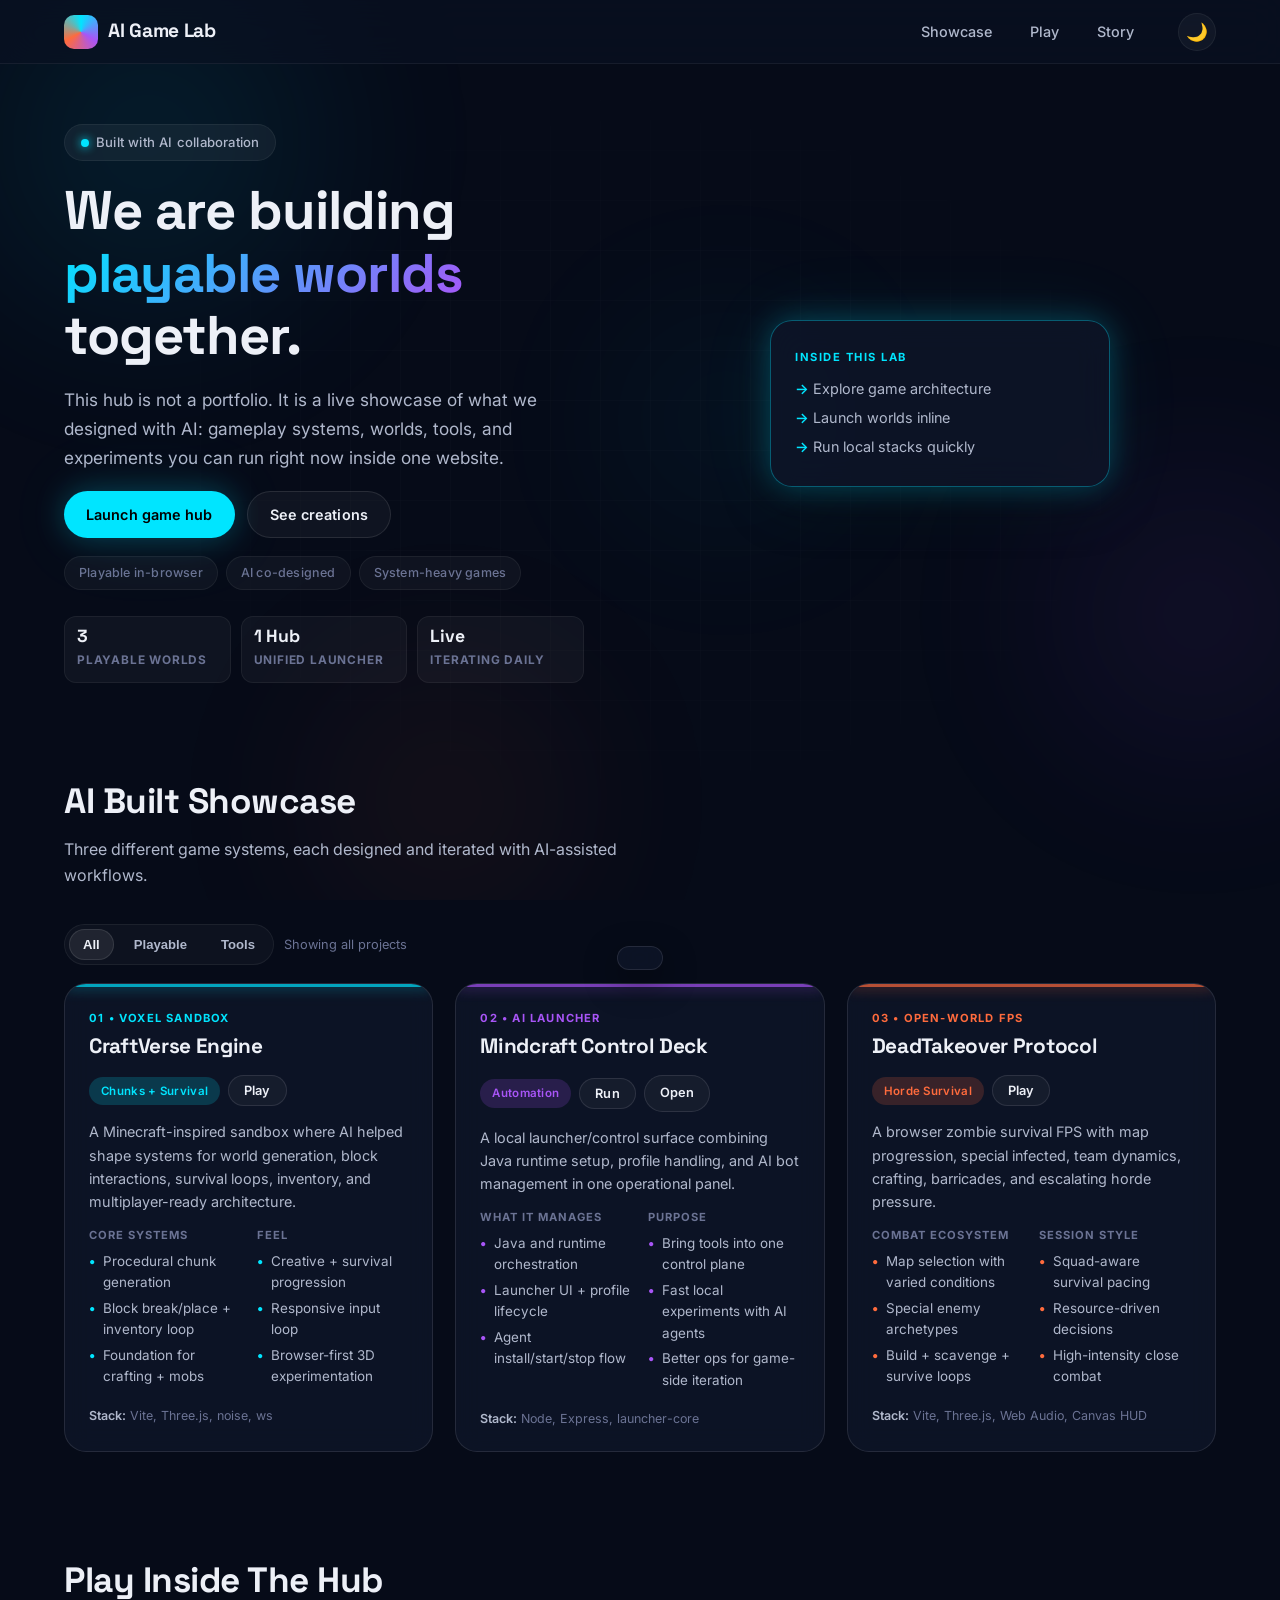
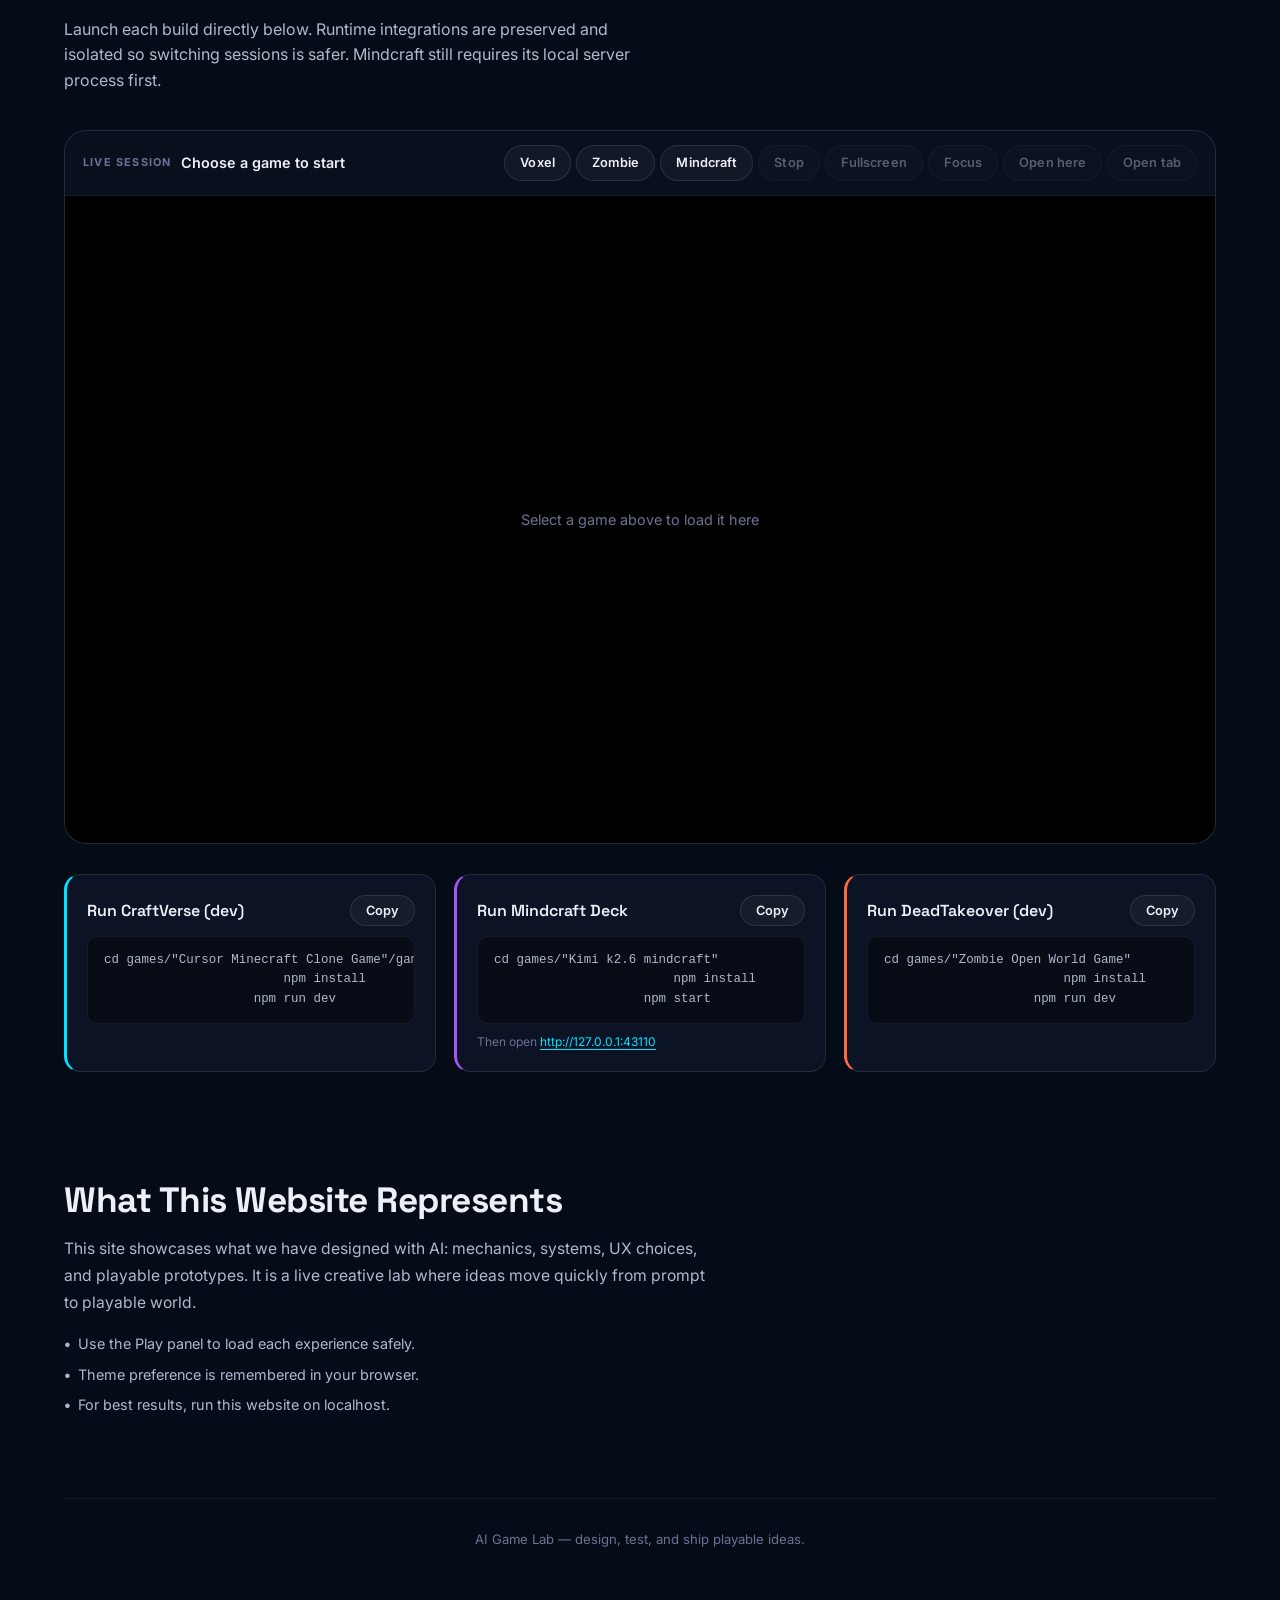
==== commit 07b7568f: "Improve website UI with filters and mobile nav Co-authored-by: Robert <RobertJosephCarter@users.nore" ====
--- a/index.html
+++ b/index.html
@@ -424,6 +424,33 @@
             gap: 12px;
             flex-wrap: wrap;
         }
+        .hero-stats {
+            margin-top: 8px;
+            display: grid;
+            grid-template-columns: repeat(3, minmax(0, 1fr));
+            gap: 10px;
+            max-width: 520px;
+        }
+        .stat {
+            background: rgba(255, 255, 255, 0.04);
+            border: 1px solid var(--border-subtle);
+            border-radius: 12px;
+            padding: 10px 12px;
+        }
+        .stat strong {
+            display: block;
+            font-family: var(--font-display);
+            font-size: 1.1rem;
+            line-height: 1.1;
+            color: var(--text-primary);
+        }
+        .stat span {
+            color: var(--text-muted);
+            font-size: 0.74rem;
+            text-transform: uppercase;
+            letter-spacing: 0.8px;
+            font-weight: 700;
+        }
         .btn {
             display: inline-flex;
             align-items: center;
@@ -565,6 +592,44 @@
             max-width: 600px;
             line-height: 1.6;
         }
+        .showcase-tools {
+            display: flex;
+            align-items: center;
+            gap: 10px;
+            margin-bottom: 18px;
+            flex-wrap: wrap;
+        }
+        .filter-group {
+            display: inline-flex;
+            gap: 6px;
+            padding: 4px;
+            border: 1px solid var(--border-subtle);
+            border-radius: 999px;
+            background: rgba(255, 255, 255, 0.03);
+        }
+        .filter-btn {
+            border: 1px solid transparent;
+            background: transparent;
+            color: var(--text-secondary);
+            padding: 7px 13px;
+            border-radius: 999px;
+            cursor: pointer;
+            font-size: 0.82rem;
+            font-weight: 600;
+            transition: all var(--transition-fast);
+        }
+        .filter-btn:hover {
+            color: var(--text-primary);
+        }
+        .filter-btn.active {
+            color: var(--text-primary);
+            border-color: var(--border-card);
+            background: rgba(255, 255, 255, 0.08);
+        }
+        .results-note {
+            color: var(--text-muted);
+            font-size: 0.8rem;
+        }
 
         /* ── Grid ── */
         .grid {
@@ -588,6 +653,9 @@
             position: relative;
             overflow: hidden;
             cursor: default;
+        }
+        .game.is-hidden {
+            display: none;
         }
         .game::before {
             content: '';
@@ -962,6 +1030,22 @@
             opacity: 0;
             pointer-events: none;
             transform: translateY(12px);
+        }
+        .menu-toggle {
+            display: none;
+            border: 1px solid var(--border-subtle);
+            background: rgba(255, 255, 255, 0.04);
+            color: var(--text-primary);
+            width: 38px;
+            height: 38px;
+            border-radius: 10px;
+            align-items: center;
+            justify-content: center;
+            cursor: pointer;
+        }
+        .menu-toggle span {
+            font-size: 1.1rem;
+            line-height: 1;
         }
 
         /* ── Toast ── */
@@ -1017,6 +1101,10 @@
 
         /* ── Responsive ── */
         @media (max-width: 900px) {
+            .hero-stats {
+                grid-template-columns: 1fr;
+                max-width: 100%;
+            }
             .hero-grid {
                 grid-template-columns: 1fr;
                 gap: 30px;
@@ -1043,16 +1131,34 @@
             }
             .nav {
                 gap: 2px;
+                display: none;
+                position: absolute;
+                top: calc(var(--header-h) - 6px);
+                right: 16px;
+                flex-direction: column;
+                min-width: 190px;
+                padding: 8px;
+                border: 1px solid var(--border-card);
+                border-radius: 12px;
+                background: var(--bg-surface);
+                box-shadow: 0 20px 40px rgba(0, 0, 0, 0.35);
+            }
+            .nav.open {
+                display: flex;
             }
             .nav a {
-                padding: 6px 10px;
+                padding: 8px 10px;
                 font-size: 0.8rem;
+                border-radius: 10px;
             }
             .topbar-inner {
                 gap: 12px;
             }
             .brand-name {
                 display: none;
+            }
+            .menu-toggle {
+                display: inline-flex;
             }
         }
         @media (max-width: 500px) {
@@ -1099,6 +1205,9 @@
                 <a href="#play">Play</a>
                 <a href="#story">Story</a>
             </nav>
+            <button id="menuToggle" class="menu-toggle" type="button" aria-label="Toggle menu" aria-expanded="false" aria-controls="siteNav">
+                <span></span><span></span><span></span>
+            </button>
 
             <button id="themeBtn" class="btn ghost" type="button" aria-label="Toggle theme" style="padding:0;width:38px;height:38px;border-radius:50%;">
                 <span class="icon-sun" aria-hidden="true">☀️</span>
@@ -1129,6 +1238,20 @@
                         <span class="chip">AI co-designed</span>
                         <span class="chip">System-heavy games</span>
                     </div>
+                    <div class="hero-stats" aria-label="Site highlights">
+                        <div class="stat">
+                            <strong>3</strong>
+                            <span>Playable worlds</span>
+                        </div>
+                        <div class="stat">
+                            <strong>1 Hub</strong>
+                            <span>Unified launcher</span>
+                        </div>
+                        <div class="stat">
+                            <strong>Live</strong>
+                            <span>Iterating daily</span>
+                        </div>
+                    </div>
                 </div>
                 <div class="hero-art reveal" aria-hidden="true">
                     <div class="card-float neon-a">
@@ -1148,9 +1271,17 @@
         <section id="showcase" class="section">
             <h2 class="section-title">AI Built Showcase</h2>
             <p class="section-sub">Three different game systems, each designed and iterated with AI-assisted workflows.</p>
+            <div class="showcase-tools" role="region" aria-label="Showcase filters">
+                <div class="filter-group" role="tablist" aria-label="Filter cards">
+                    <button class="filter-btn active" type="button" data-filter="all" role="tab" aria-selected="true">All</button>
+                    <button class="filter-btn" type="button" data-filter="playable" role="tab" aria-selected="false">Playable</button>
+                    <button class="filter-btn" type="button" data-filter="tools" role="tab" aria-selected="false">Tools</button>
+                </div>
+                <p id="resultsNote" class="results-note" aria-live="polite">Showing all projects</p>
+            </div>
 
             <div class="grid">
-                <article class="game reveal neon-a" data-title="Cursor Minecraft Clone Game">
+                <article class="game reveal neon-a" data-title="Cursor Minecraft Clone Game" data-category="playable">
                     <header class="game-head">
                         <div>
                             <p class="kicker">01 • Voxel Sandbox</p>
@@ -1189,7 +1320,7 @@
                     <p class="meta"><strong>Stack:</strong> Vite, Three.js, noise, ws</p>
                 </article>
 
-                <article class="game reveal neon-b" data-title="Kimi k2.6 Mindcraft">
+                <article class="game reveal neon-b" data-title="Kimi k2.6 Mindcraft" data-category="tools">
                     <header class="game-head">
                         <div>
                             <p class="kicker">02 • AI Launcher</p>
@@ -1229,7 +1360,7 @@
                     <p class="meta"><strong>Stack:</strong> Node, Express, launcher-core</p>
                 </article>
 
-                <article class="game reveal neon-c" data-title="Zombie Open World Game DeadTakeover">
+                <article class="game reveal neon-c" data-title="Zombie Open World Game DeadTakeover" data-category="playable">
                     <header class="game-head">
                         <div>
                             <p class="kicker">03 • Open-World FPS</p>
